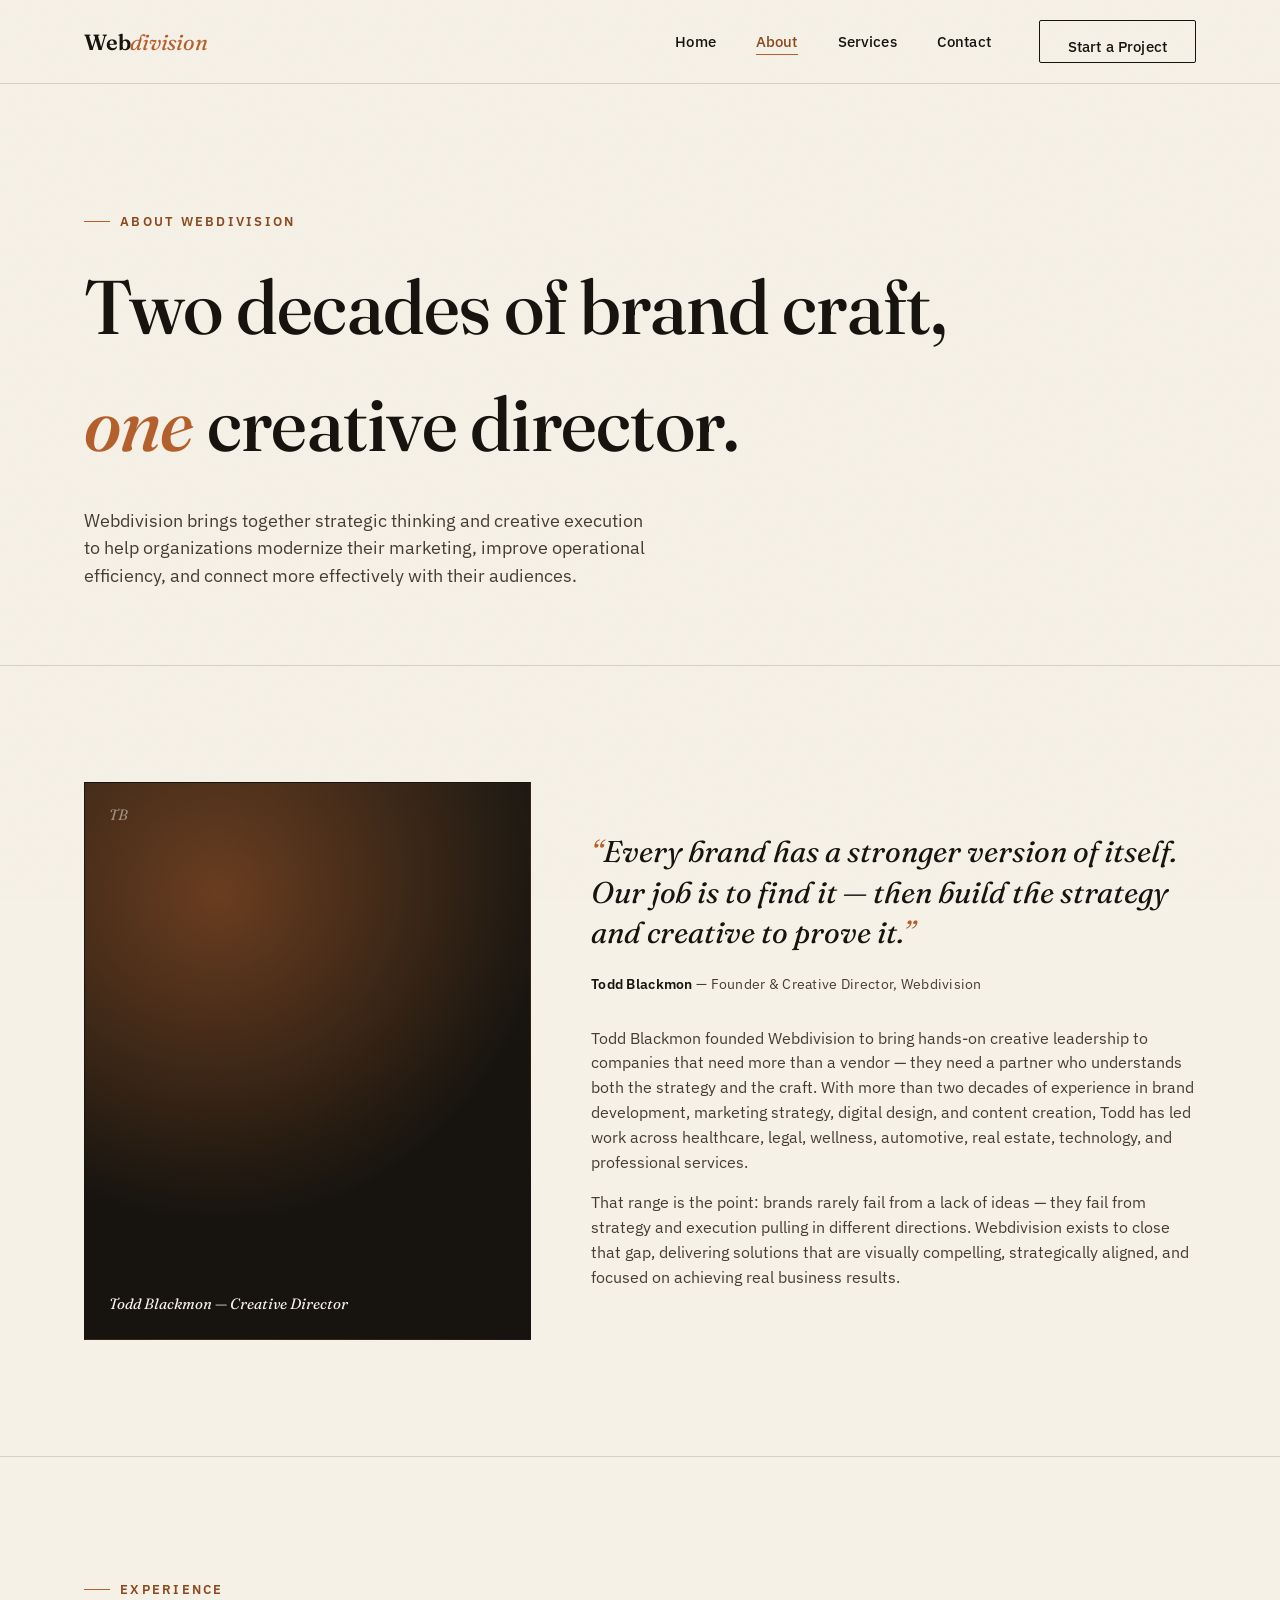
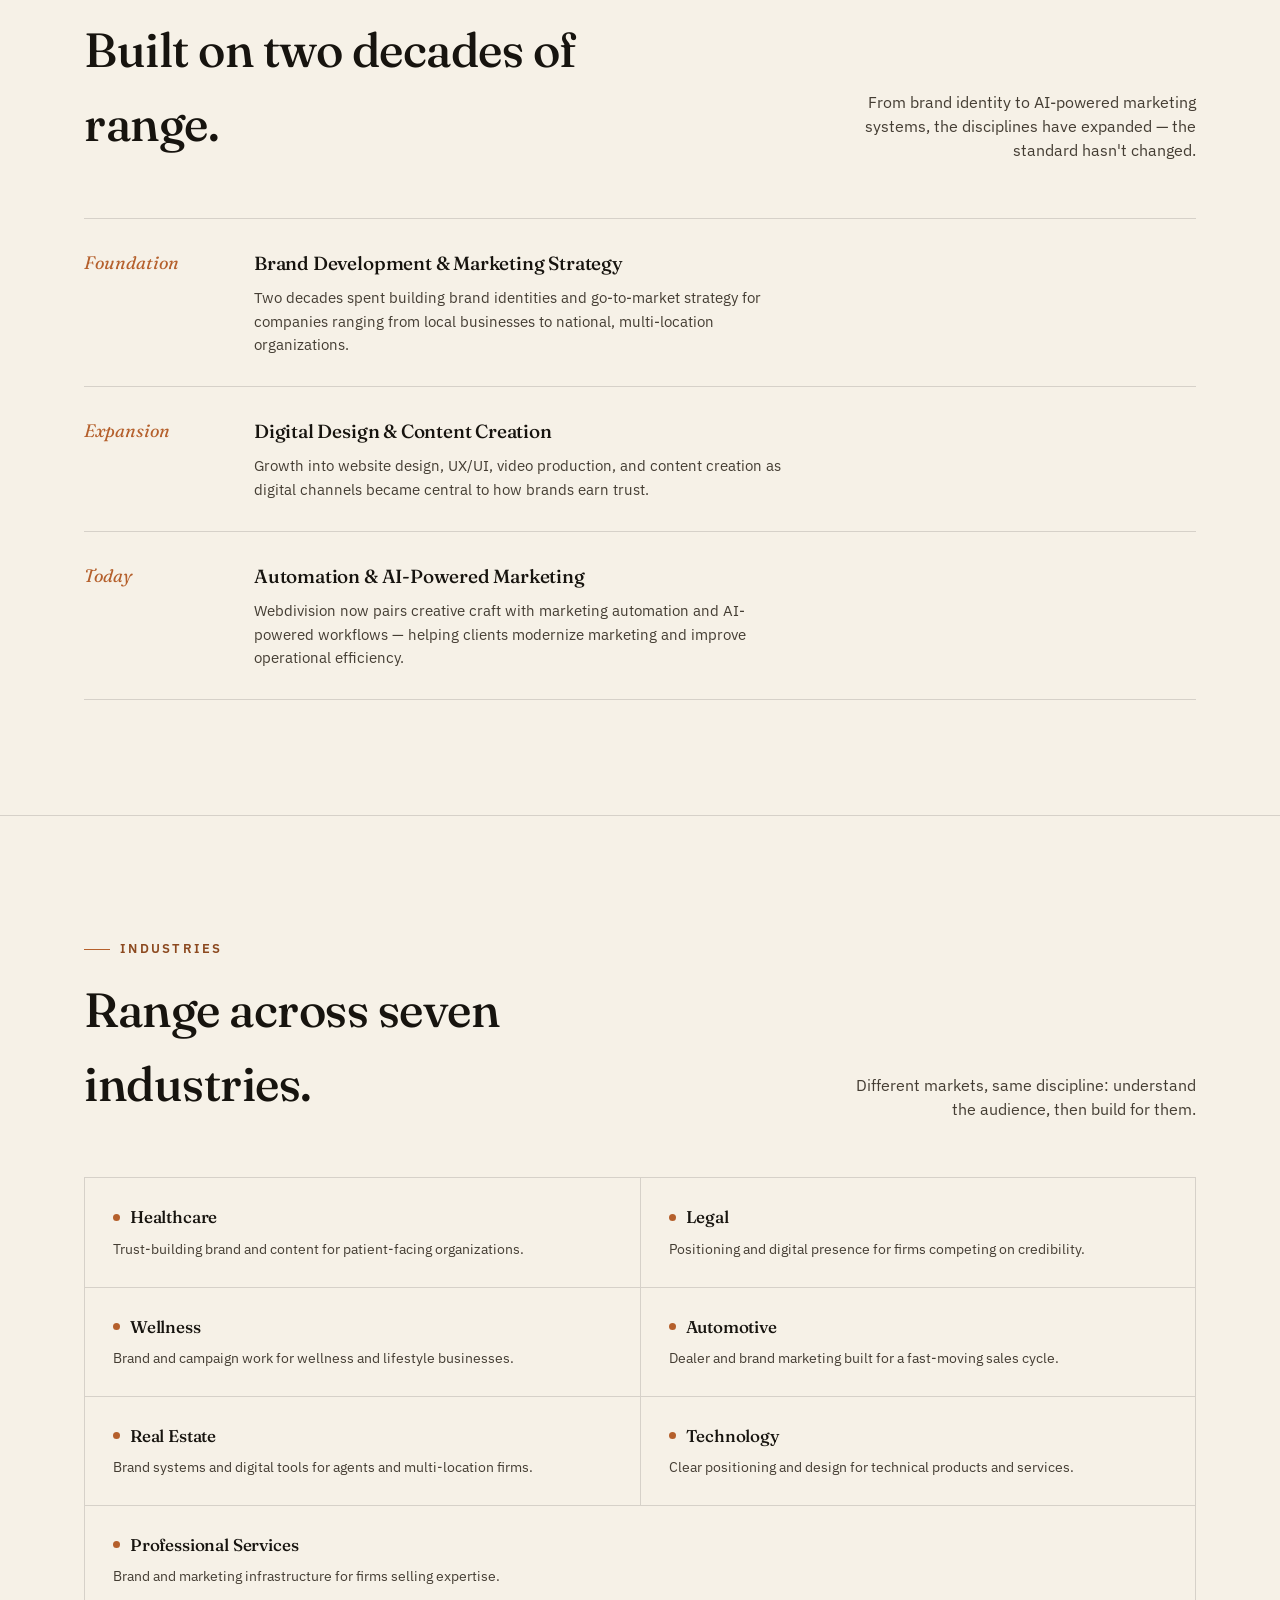
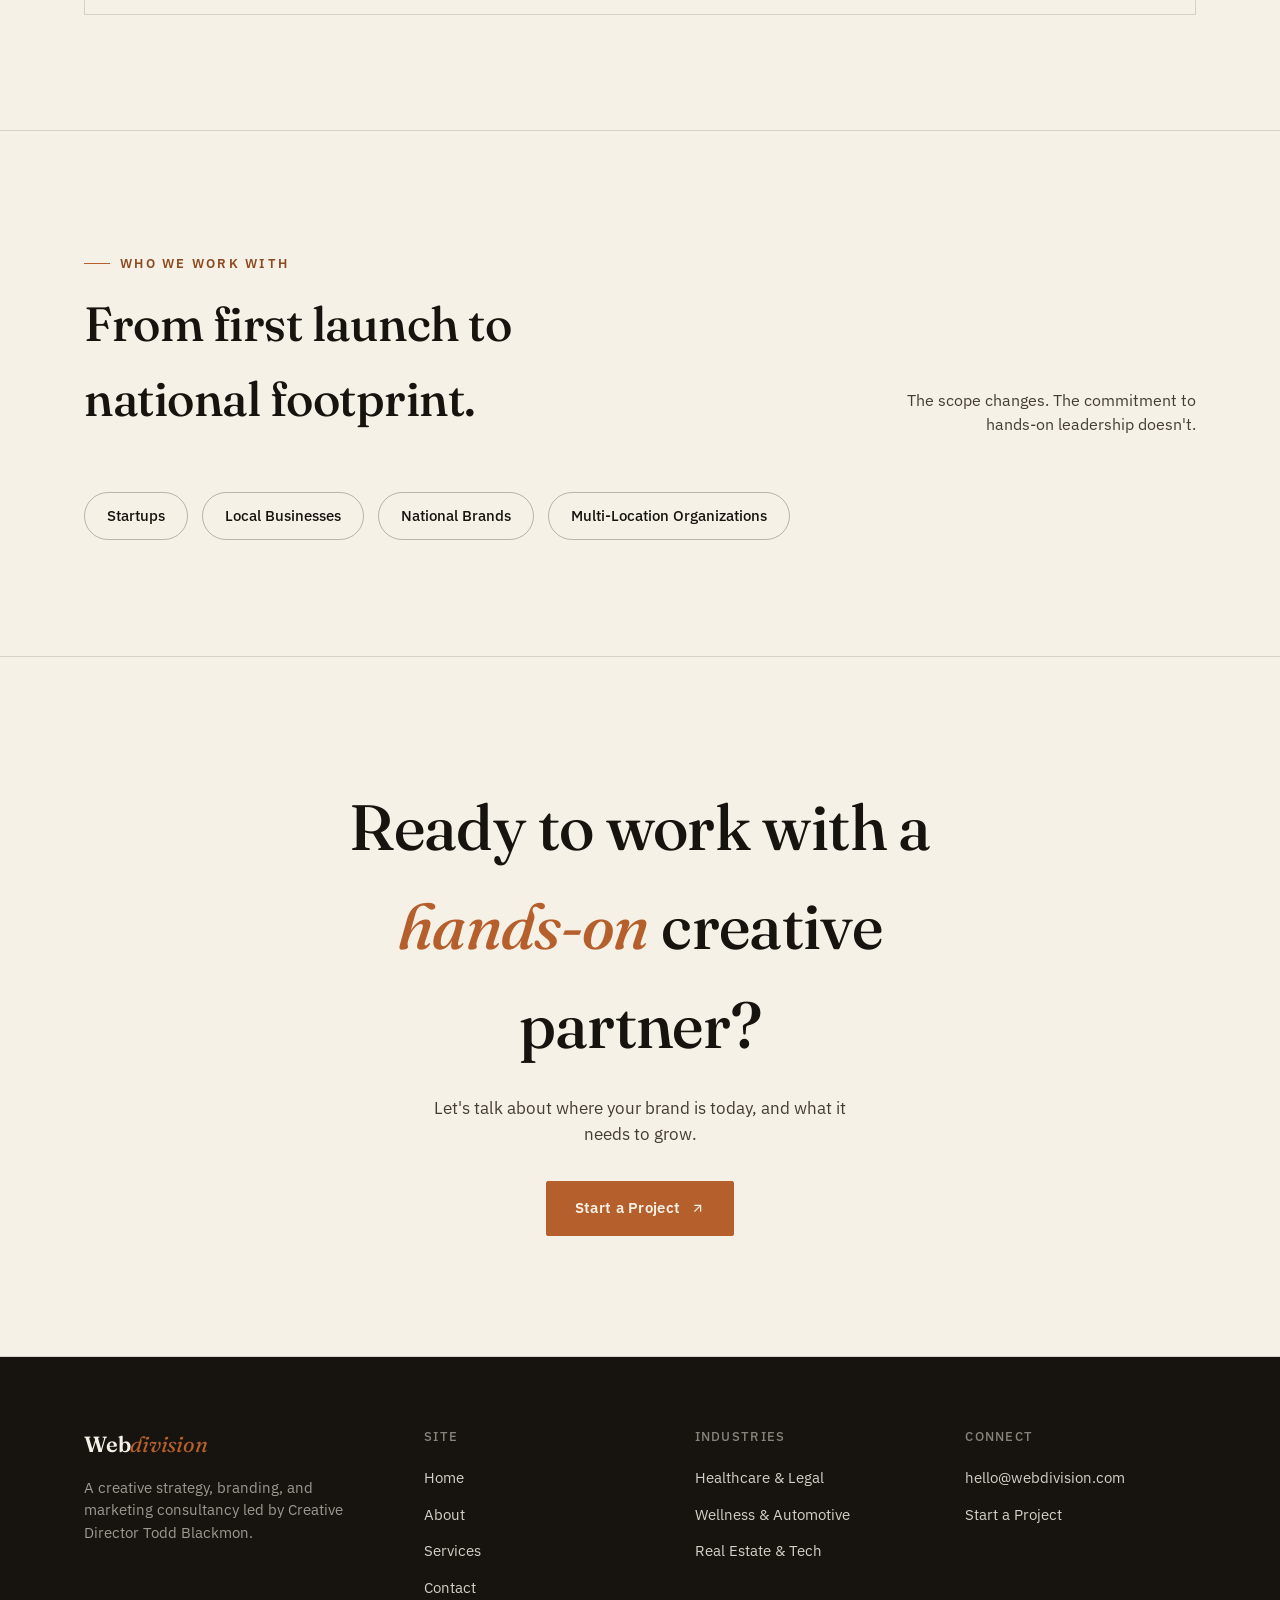
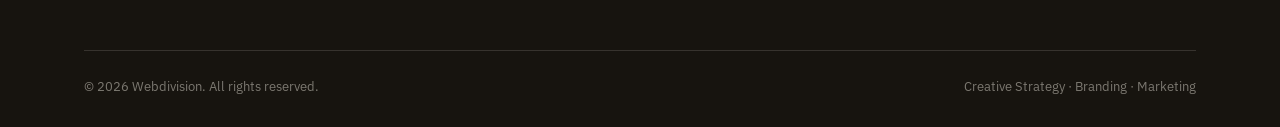
==== about.html @ f0f4d07a "Add files via upload" ====
<!doctype html>
<html lang="en">
<head>
<meta charset="UTF-8" />
<meta name="viewport" content="width=device-width, initial-scale=1" />
<title>About — Webdivision</title>
<meta name="description" content="Meet Webdivision, founded by Creative Director Todd Blackmon — two decades of brand development, marketing strategy, digital design, and content creation across seven industries." />
<link rel="preconnect" href="https://fonts.googleapis.com" />
<link rel="preconnect" href="https://fonts.gstatic.com" crossorigin />
<link href="https://fonts.googleapis.com/css2?family=Fraunces:ital,opsz,wght@0,9..144,300;0,9..144,400;0,9..144,500;0,9..144,600;1,9..144,400;1,9..144,500&family=IBM+Plex+Sans:wght@400;500;600;700&display=swap" rel="stylesheet" />
<link rel="stylesheet" href="styles.css" />
</head>
<body>

<header class="site-header">
  <nav class="wrap nav">
    <a href="index.html" class="logo">Web<em>division</em></a>
    <ul class="nav-links">
      <li><a href="index.html">Home</a></li>
      <li><a href="about.html" aria-current="page">About</a></li>
      <li><a href="services.html">Services</a></li>
      <li><a href="contact.html">Contact</a></li>
      <li class="nav-cta"><a href="contact.html" class="btn btn-ghost">Start a Project</a></li>
    </ul>
    <button class="nav-toggle" aria-label="Toggle menu" aria-expanded="false">
      <span></span><span></span><span></span>
    </button>
  </nav>
</header>

<main>

  <section class="page-header">
    <div class="wrap">
      <p class="eyebrow">About Webdivision</p>
      <h1>Two decades of brand craft, <em>one</em> creative director.</h1>
      <p class="lead">Webdivision brings together strategic thinking and creative execution to help organizations modernize their marketing, improve operational efficiency, and connect more effectively with their audiences.</p>
    </div>
  </section>

  <!-- Founder -->
  <section class="section-pad">
    <div class="wrap founder-grid">
      <div class="founder-portrait" data-reveal>
        <span>Todd Blackmon — Creative Director</span>
      </div>
      <div class="founder-copy" data-reveal>
        <p class="quote">Every brand has a stronger version of itself. Our job is to find it — then build the strategy and creative to prove it.</p>
        <p class="attribution"><strong>Todd Blackmon</strong> — Founder &amp; Creative Director, Webdivision</p>
        <p class="founder-bio">Todd Blackmon founded Webdivision to bring hands-on creative leadership to companies that need more than a vendor — they need a partner who understands both the strategy and the craft. With more than two decades of experience in brand development, marketing strategy, digital design, and content creation, Todd has led work across healthcare, legal, wellness, automotive, real estate, technology, and professional services.</p>
        <p class="founder-bio">That range is the point: brands rarely fail from a lack of ideas — they fail from strategy and execution pulling in different directions. Webdivision exists to close that gap, delivering solutions that are visually compelling, strategically aligned, and focused on achieving real business results.</p>
      </div>
    </div>
  </section>

  <hr class="divider" />

  <!-- Timeline / experience -->
  <section class="section-pad">
    <div class="wrap">
      <div class="section-head" data-reveal>
        <div>
          <p class="eyebrow">Experience</p>
          <h2>Built on two decades of range.</h2>
        </div>
        <p class="lead">From brand identity to AI-powered marketing systems, the disciplines have expanded — the standard hasn't changed.</p>
      </div>
      <div class="timeline" data-reveal>
        <div class="timeline-row">
          <div class="yr">Foundation</div>
          <div>
            <h3>Brand Development &amp; Marketing Strategy</h3>
            <p>Two decades spent building brand identities and go-to-market strategy for companies ranging from local businesses to national, multi-location organizations.</p>
          </div>
        </div>
        <div class="timeline-row">
          <div class="yr">Expansion</div>
          <div>
            <h3>Digital Design &amp; Content Creation</h3>
            <p>Growth into website design, UX/UI, video production, and content creation as digital channels became central to how brands earn trust.</p>
          </div>
        </div>
        <div class="timeline-row">
          <div class="yr">Today</div>
          <div>
            <h3>Automation &amp; AI-Powered Marketing</h3>
            <p>Webdivision now pairs creative craft with marketing automation and AI-powered workflows — helping clients modernize marketing and improve operational efficiency.</p>
          </div>
        </div>
      </div>
    </div>
  </section>

  <hr class="divider" />

  <!-- Industries -->
  <section class="section-pad">
    <div class="wrap">
      <div class="section-head" data-reveal>
        <div>
          <p class="eyebrow">Industries</p>
          <h2>Range across seven industries.</h2>
        </div>
        <p class="lead">Different markets, same discipline: understand the audience, then build for them.</p>
      </div>
      <div class="industries-list" data-reveal>
        <div class="industry-item"><h3>Healthcare</h3><p>Trust-building brand and content for patient-facing organizations.</p></div>
        <div class="industry-item"><h3>Legal</h3><p>Positioning and digital presence for firms competing on credibility.</p></div>
        <div class="industry-item"><h3>Wellness</h3><p>Brand and campaign work for wellness and lifestyle businesses.</p></div>
        <div class="industry-item"><h3>Automotive</h3><p>Dealer and brand marketing built for a fast-moving sales cycle.</p></div>
        <div class="industry-item"><h3>Real Estate</h3><p>Brand systems and digital tools for agents and multi-location firms.</p></div>
        <div class="industry-item"><h3>Technology</h3><p>Clear positioning and design for technical products and services.</p></div>
        <div class="industry-item" style="grid-column: span 2;"><h3>Professional Services</h3><p>Brand and marketing infrastructure for firms selling expertise.</p></div>
      </div>
    </div>
  </section>

  <hr class="divider" />

  <!-- Client types -->
  <section class="section-pad">
    <div class="wrap">
      <div class="section-head" data-reveal>
        <div>
          <p class="eyebrow">Who We Work With</p>
          <h2>From first launch to national footprint.</h2>
        </div>
        <p class="lead">The scope changes. The commitment to hands-on leadership doesn't.</p>
      </div>
      <div class="client-types" data-reveal>
        <span class="client-chip">Startups</span>
        <span class="client-chip">Local Businesses</span>
        <span class="client-chip">National Brands</span>
        <span class="client-chip">Multi-Location Organizations</span>
      </div>
    </div>
  </section>

  <!-- CTA -->
  <section class="cta-band">
    <div class="wrap" data-reveal>
      <h2>Ready to work with a <em>hands-on</em> creative partner?</h2>
      <p>Let's talk about where your brand is today, and what it needs to grow.</p>
      <a href="contact.html" class="btn btn-accent">
        Start a Project
        <svg viewBox="0 0 24 24" fill="none" stroke="currentColor" stroke-width="2"><path d="M7 17 17 7M7 7h10v10"/></svg>
      </a>
    </div>
  </section>

</main>

<footer class="site-footer">
  <div class="wrap">
    <div class="footer-grid">
      <div>
        <a href="index.html" class="logo">Web<em>division</em></a>
        <p>A creative strategy, branding, and marketing consultancy led by Creative Director Todd Blackmon.</p>
      </div>
      <div class="footer-col">
        <h4>Site</h4>
        <ul>
          <li><a href="index.html">Home</a></li>
          <li><a href="about.html">About</a></li>
          <li><a href="services.html">Services</a></li>
          <li><a href="contact.html">Contact</a></li>
        </ul>
      </div>
      <div class="footer-col">
        <h4>Industries</h4>
        <ul>
          <li><a href="about.html">Healthcare &amp; Legal</a></li>
          <li><a href="about.html">Wellness &amp; Automotive</a></li>
          <li><a href="about.html">Real Estate &amp; Tech</a></li>
        </ul>
      </div>
      <div class="footer-col">
        <h4>Connect</h4>
        <ul>
          <li><a href="mailto:hello@webdivision.com">hello@webdivision.com</a></li>
          <li><a href="contact.html">Start a Project</a></li>
        </ul>
      </div>
    </div>
    <div class="footer-bottom">
      <span>© <span data-year>2026</span> Webdivision. All rights reserved.</span>
      <span>Creative Strategy · Branding · Marketing</span>
    </div>
  </div>
</footer>

<script src="script.js"></script>
</body>
</html>
---- styles.css ----
/* ==========================================================================
   Webdivision — Stylesheet
   Editorial / consultancy aesthetic: warm ivory paper, near-black ink,
   a single confident terracotta accent, Fraunces + IBM Plex Sans.
   ========================================================================== */

:root {
  --ink: #17140f;
  --ink-soft: #443d33;
  --paper: #f6f1e7;
  --paper-dim: #eee6d6;
  --accent: #b5602c;
  --accent-dark: #8c491f;
  --line: rgba(23, 20, 15, 0.14);
  --line-strong: rgba(23, 20, 15, 0.28);

  --serif: "Fraunces", "Iowan Old Style", serif;
  --sans: "IBM Plex Sans", -apple-system, sans-serif;

  --wrap: 1240px;
  --pad: clamp(24px, 5vw, 64px);
  --radius: 2px;
}

* { box-sizing: border-box; }
html { scroll-behavior: smooth; }

body {
  margin: 0;
  background: var(--paper);
  color: var(--ink);
  font-family: var(--sans);
  font-size: 16px;
  line-height: 1.55;
  -webkit-font-smoothing: antialiased;
  overflow-x: hidden;
}

/* subtle paper grain */
body::before {
  content: "";
  position: fixed;
  inset: 0;
  pointer-events: none;
  z-index: 9999;
  opacity: 0.035;
  mix-blend-mode: multiply;
  background-image: url("data:image/svg+xml;utf8,<svg xmlns='http://www.w3.org/2000/svg' width='120' height='120'><filter id='n'><feTurbulence type='fractalNoise' baseFrequency='0.9' numOctaves='2' stitchTiles='stitch'/></filter><rect width='100%25' height='100%25' filter='url(%23n)'/></svg>");
}

a { color: inherit; text-decoration: none; }
img { max-width: 100%; display: block; }

h1, h2, h3, h4 {
  font-family: var(--serif);
  font-weight: 500;
  letter-spacing: -0.01em;
  margin: 0;
  color: var(--ink);
}

p { margin: 0; }

.wrap {
  max-width: var(--wrap);
  margin: 0 auto;
  padding-left: var(--pad);
  padding-right: var(--pad);
}

.eyebrow {
  font-family: var(--sans);
  font-size: 12.5px;
  font-weight: 600;
  letter-spacing: 0.18em;
  text-transform: uppercase;
  color: var(--accent-dark);
  display: inline-flex;
  align-items: center;
  gap: 10px;
}
.eyebrow::before {
  content: "";
  width: 26px;
  height: 1px;
  background: var(--accent);
  display: inline-block;
}

/* ---------- Buttons ---------- */
.btn {
  display: inline-flex;
  align-items: center;
  gap: 10px;
  font-family: var(--sans);
  font-weight: 600;
  font-size: 14.5px;
  letter-spacing: 0.02em;
  padding: 15px 28px;
  border-radius: var(--radius);
  border: 1px solid var(--ink);
  transition: background 0.25s ease, color 0.25s ease, transform 0.25s ease;
  cursor: pointer;
  background: transparent;
}
.btn-primary {
  background: var(--ink);
  color: var(--paper);
}
.btn-primary:hover { background: var(--accent-dark); border-color: var(--accent-dark); transform: translateY(-2px); }
.btn-ghost:hover { background: var(--ink); color: var(--paper); transform: translateY(-2px); }
.btn-accent {
  background: var(--accent);
  color: var(--paper);
  border-color: var(--accent);
}
.btn-accent:hover { background: var(--accent-dark); border-color: var(--accent-dark); transform: translateY(-2px); }
.btn svg { width: 15px; height: 15px; transition: transform 0.25s ease; }
.btn:hover svg { transform: translate(3px, -3px); }

/* ==========================================================================
   Header / Nav
   ========================================================================== */
.site-header {
  position: sticky;
  top: 0;
  z-index: 500;
  background: rgba(246, 241, 231, 0.88);
  backdrop-filter: blur(10px);
  border-bottom: 1px solid var(--line);
}
.nav {
  display: flex;
  align-items: center;
  justify-content: space-between;
  padding-top: 20px;
  padding-bottom: 20px;
}
.logo {
  font-family: var(--serif);
  font-size: 22px;
  font-weight: 600;
  letter-spacing: -0.01em;
}
.logo em {
  font-style: italic;
  color: var(--accent);
  font-weight: 400;
}
.nav-links {
  display: flex;
  align-items: center;
  gap: 40px;
  list-style: none;
  margin: 0;
  padding: 0;
}
.nav-links a {
  font-size: 14.5px;
  font-weight: 500;
  letter-spacing: 0.01em;
  position: relative;
  padding-bottom: 4px;
}
.nav-links a::after {
  content: "";
  position: absolute;
  left: 0; bottom: 0;
  width: 0%;
  height: 1px;
  background: var(--accent);
  transition: width 0.25s ease;
}
.nav-links a:hover::after,
.nav-links a[aria-current="page"]::after {
  width: 100%;
}
.nav-links a[aria-current="page"] { color: var(--accent-dark); }
.nav-cta { margin-left: 8px; }

.nav-toggle {
  display: none;
  background: none;
  border: none;
  cursor: pointer;
  flex-direction: column;
  gap: 5px;
  padding: 8px;
}
.nav-toggle span {
  width: 24px;
  height: 2px;
  background: var(--ink);
  display: block;
  transition: transform 0.25s ease, opacity 0.25s ease;
}

@media (max-width: 860px) {
  .nav-toggle { display: flex; }
  .nav-links {
    position: fixed;
    top: 0; right: 0;
    height: 100vh;
    width: min(78vw, 340px);
    background: var(--ink);
    color: var(--paper);
    flex-direction: column;
    align-items: flex-start;
    justify-content: center;
    gap: 30px;
    padding: 40px var(--pad);
    transform: translateX(100%);
    transition: transform 0.4s cubic-bezier(.7,0,.2,1);
  }
  .nav-links.open { transform: translateX(0); }
  .nav-links a { font-size: 22px; font-family: var(--serif); color: var(--paper); }
  .nav-links a[aria-current="page"] { color: var(--accent); }
  body.menu-open { overflow: hidden; }
}

/* ==========================================================================
   Hero
   ========================================================================== */
.hero {
  position: relative;
  padding: clamp(70px, 12vw, 150px) 0 clamp(60px, 8vw, 100px);
  overflow: hidden;
}
.hero-grid {
  display: grid;
  grid-template-columns: 1.4fr 1fr;
  gap: 40px;
  align-items: end;
}
.hero h1 {
  font-size: clamp(42px, 6.4vw, 92px);
  line-height: 0.98;
  max-width: 15ch;
}
.hero h1 em {
  font-style: italic;
  color: var(--accent);
  font-weight: 400;
}
.hero-sub {
  max-width: 42ch;
  font-size: 18px;
  color: var(--ink-soft);
  margin-top: 26px;
}
.hero-actions {
  display: flex;
  gap: 16px;
  margin-top: 38px;
  flex-wrap: wrap;
}
.hero-side {
  border-left: 1px solid var(--line-strong);
  padding-left: 28px;
  align-self: end;
}
.hero-side p {
  font-size: 15px;
  color: var(--ink-soft);
}
.hero-side strong {
  display: block;
  font-family: var(--serif);
  font-size: 20px;
  font-style: italic;
  color: var(--ink);
  margin-bottom: 10px;
}
.hero-numeral {
  position: absolute;
  top: -6vw;
  right: -3vw;
  font-family: var(--serif);
  font-size: 34vw;
  font-weight: 500;
  color: var(--ink);
  opacity: 0.045;
  line-height: 1;
  z-index: -1;
  user-select: none;
}

@media (max-width: 860px) {
  .hero-grid { grid-template-columns: 1fr; }
  .hero-side { border-left: none; border-top: 1px solid var(--line-strong); padding-left: 0; padding-top: 24px; }
}

/* ==========================================================================
   Marquee / industries ticker
   ========================================================================== */
.marquee-band {
  border-top: 1px solid var(--line);
  border-bottom: 1px solid var(--line);
  background: var(--ink);
  color: var(--paper);
  padding: 20px 0;
  overflow: hidden;
  white-space: nowrap;
}
.marquee-track {
  display: inline-flex;
  animation: scroll-left 32s linear infinite;
}
.marquee-track span {
  font-family: var(--serif);
  font-style: italic;
  font-size: 20px;
  padding: 0 30px;
  color: var(--paper);
  opacity: 0.9;
}
.marquee-track span::after {
  content: "—";
  margin-left: 30px;
  color: var(--accent);
  font-style: normal;
}
@keyframes scroll-left {
  from { transform: translateX(0); }
  to { transform: translateX(-50%); }
}

/* ==========================================================================
   Section scaffolding
   ========================================================================== */
section { position: relative; }
.section-pad { padding: clamp(70px, 9vw, 120px) 0; }
.section-head {
  display: grid;
  grid-template-columns: 1fr auto;
  align-items: end;
  gap: 30px;
  margin-bottom: 56px;
}
.section-head h2 {
  font-size: clamp(30px, 4vw, 48px);
  margin-top: 14px;
  max-width: 16ch;
}
.section-head .lead {
  max-width: 34ch;
  color: var(--ink-soft);
  font-size: 15.5px;
  text-align: right;
}
@media (max-width: 760px) {
  .section-head { grid-template-columns: 1fr; }
  .section-head .lead { text-align: left; }
}

.divider { border: none; border-top: 1px solid var(--line); margin: 0; }

/* ---------- Intro / two column ---------- */
.intro-grid {
  display: grid;
  grid-template-columns: 0.9fr 1.1fr;
  gap: 70px;
}
.intro-grid h2 {
  font-size: clamp(28px, 3.4vw, 40px);
}
.intro-grid .body-copy {
  color: var(--ink-soft);
  font-size: 17px;
}
.intro-grid .body-copy + .body-copy { margin-top: 18px; }
@media (max-width: 860px) {
  .intro-grid { grid-template-columns: 1fr; gap: 30px; }
}

/* ---------- Services grid ---------- */
.services-grid {
  display: grid;
  grid-template-columns: repeat(3, 1fr);
  border-top: 1px solid var(--line);
  border-left: 1px solid var(--line);
}
.service-card {
  border-right: 1px solid var(--line);
  border-bottom: 1px solid var(--line);
  padding: 34px 28px;
  transition: background 0.3s ease;
}
.service-card:hover { background: var(--paper-dim); }
.service-card .num {
  font-family: var(--serif);
  font-style: italic;
  color: var(--accent);
  font-size: 15px;
}
.service-card h3 {
  font-size: 20px;
  margin-top: 14px;
  margin-bottom: 10px;
}
.service-card p {
  font-size: 14.5px;
  color: var(--ink-soft);
}
@media (max-width: 860px) {
  .services-grid { grid-template-columns: repeat(2, 1fr); }
}
@media (max-width: 560px) {
  .services-grid { grid-template-columns: 1fr; }
}

/* ---------- Stats band ---------- */
.stats-band {
  background: var(--ink);
  color: var(--paper);
}
.stats-grid {
  display: grid;
  grid-template-columns: repeat(4, 1fr);
}
.stat {
  padding: 50px 28px;
  border-right: 1px solid rgba(246,241,231,0.14);
}
.stat:last-child { border-right: none; }
.stat .num {
  font-family: var(--serif);
  font-size: clamp(34px, 4vw, 52px);
  font-style: italic;
  color: var(--paper);
}
.stat .num em { color: var(--accent); font-style: italic; }
.stat p {
  margin-top: 10px;
  font-size: 13.5px;
  letter-spacing: 0.04em;
  text-transform: uppercase;
  color: rgba(246,241,231,0.66);
}
@media (max-width: 860px) {
  .stats-grid { grid-template-columns: repeat(2, 1fr); }
  .stat:nth-child(2) { border-right: none; }
}

/* ---------- Approach pillars ---------- */
.pillars {
  display: grid;
  grid-template-columns: repeat(3, 1fr);
  gap: 50px;
}
.pillar .index {
  font-family: var(--serif);
  font-style: italic;
  font-size: 42px;
  color: var(--accent);
}
.pillar h3 {
  font-size: 22px;
  margin-top: 16px;
  margin-bottom: 12px;
}
.pillar p { color: var(--ink-soft); font-size: 15px; }
@media (max-width: 860px) {
  .pillars { grid-template-columns: 1fr; gap: 40px; }
}

/* ---------- CTA band ---------- */
.cta-band {
  padding: clamp(70px, 10vw, 120px) 0;
  text-align: center;
  border-top: 1px solid var(--line);
  border-bottom: 1px solid var(--line);
}
.cta-band h2 {
  font-size: clamp(32px, 5.4vw, 64px);
  max-width: 18ch;
  margin: 0 auto;
}
.cta-band h2 em { color: var(--accent); font-style: italic; }
.cta-band p {
  margin: 22px auto 34px;
  max-width: 46ch;
  color: var(--ink-soft);
  font-size: 16.5px;
}

/* ==========================================================================
   Footer
   ========================================================================== */
.site-footer {
  background: var(--ink);
  color: var(--paper);
  padding: 70px 0 30px;
}
.footer-grid {
  display: grid;
  grid-template-columns: 1.3fr 1fr 1fr 1fr;
  gap: 40px;
  padding-bottom: 50px;
  border-bottom: 1px solid rgba(246,241,231,0.14);
}
.footer-grid .logo { color: var(--paper); }
.footer-grid p { color: rgba(246,241,231,0.6); font-size: 14.5px; margin-top: 16px; max-width: 30ch; }
.footer-col h4 {
  font-family: var(--sans);
  font-size: 13px;
  letter-spacing: 0.1em;
  text-transform: uppercase;
  color: rgba(246,241,231,0.5);
  margin-bottom: 18px;
}
.footer-col ul { list-style: none; margin: 0; padding: 0; display: flex; flex-direction: column; gap: 12px; }
.footer-col a { font-size: 14.5px; color: rgba(246,241,231,0.85); }
.footer-col a:hover { color: var(--accent); }
.footer-bottom {
  display: flex;
  justify-content: space-between;
  padding-top: 26px;
  font-size: 13px;
  color: rgba(246,241,231,0.45);
  flex-wrap: wrap;
  gap: 10px;
}
@media (max-width: 760px) {
  .footer-grid { grid-template-columns: 1fr 1fr; }
}

/* ==========================================================================
   Reveal-on-scroll
   ========================================================================== */
[data-reveal] {
  opacity: 0;
  transform: translateY(22px);
  transition: opacity 0.7s ease, transform 0.7s ease;
}
[data-reveal].is-visible {
  opacity: 1;
  transform: translateY(0);
}

/* ==========================================================================
   Page header (About / Services / Contact)
   ========================================================================== */
.page-header {
  padding: clamp(60px, 10vw, 120px) 0 clamp(50px, 6vw, 80px);
  border-bottom: 1px solid var(--line);
}
.page-header h1 {
  font-size: clamp(38px, 6vw, 76px);
  max-width: 18ch;
  margin-top: 16px;
}
.page-header h1 em { color: var(--accent); font-style: italic; }
.page-header .lead {
  margin-top: 24px;
  max-width: 52ch;
  font-size: 17.5px;
  color: var(--ink-soft);
}

/* ---------- Founder block (About) ---------- */
.founder-grid {
  display: grid;
  grid-template-columns: 0.85fr 1.15fr;
  gap: 60px;
  align-items: center;
}
.founder-portrait {
  aspect-ratio: 4/5;
  background:
    radial-gradient(circle at 30% 20%, rgba(181,96,44,0.5), transparent 60%),
    linear-gradient(160deg, #221d15 0%, #17140f 60%);
  border: 1px solid var(--line-strong);
  display: flex;
  align-items: flex-end;
  padding: 24px;
  position: relative;
  overflow: hidden;
}
.founder-portrait::before {
  content: "TB";
  position: absolute;
  top: 20px; left: 24px;
  font-family: var(--serif);
  font-style: italic;
  font-size: 15px;
  color: rgba(246,241,231,0.5);
}
.founder-portrait span {
  font-family: var(--serif);
  font-style: italic;
  color: var(--paper);
  font-size: 15px;
}
.founder-copy .quote {
  font-family: var(--serif);
  font-size: clamp(22px, 2.6vw, 30px);
  font-style: italic;
  line-height: 1.35;
  color: var(--ink);
}
.founder-copy .quote::before { content: open-quote; color: var(--accent); }
.founder-copy .quote::after { content: close-quote; color: var(--accent); }
.founder-copy .attribution {
  margin-top: 20px;
  font-size: 14px;
  color: var(--ink-soft);
  letter-spacing: 0.02em;
}
.founder-copy .attribution strong { color: var(--ink); font-weight: 600; }
.founder-bio { margin-top: 30px; color: var(--ink-soft); font-size: 16px; }
.founder-bio + .founder-bio { margin-top: 16px; }
@media (max-width: 860px) {
  .founder-grid { grid-template-columns: 1fr; }
}

/* ---------- Timeline (About) ---------- */
.timeline {
  display: grid;
  gap: 0;
  border-top: 1px solid var(--line);
}
.timeline-row {
  display: grid;
  grid-template-columns: 140px 1fr;
  gap: 30px;
  padding: 30px 0;
  border-bottom: 1px solid var(--line);
}
.timeline-row .yr {
  font-family: var(--serif);
  font-style: italic;
  color: var(--accent);
  font-size: 18px;
}
.timeline-row h3 { font-size: 19px; margin-bottom: 8px; }
.timeline-row p { color: var(--ink-soft); font-size: 15px; max-width: 60ch; }
@media (max-width: 600px) {
  .timeline-row { grid-template-columns: 1fr; gap: 8px; }
}

/* ---------- Industries list (About) ---------- */
.industries-list {
  display: grid;
  grid-template-columns: repeat(2, 1fr);
  gap: 0;
  border-top: 1px solid var(--line);
  border-left: 1px solid var(--line);
}
.industry-item {
  border-right: 1px solid var(--line);
  border-bottom: 1px solid var(--line);
  padding: 26px 28px;
}
.industry-item h3 { font-size: 17px; margin-bottom: 8px; display:flex; align-items:center; gap:10px;}
.industry-item h3::before {
  content: "";
  width: 7px; height: 7px;
  border-radius: 50%;
  background: var(--accent);
  display: inline-block;
}
.industry-item p { font-size: 14px; color: var(--ink-soft); }
@media (max-width: 700px) {
  .industries-list { grid-template-columns: 1fr; }
}

/* ---------- Client types (About) ---------- */
.client-types {
  display: flex;
  flex-wrap: wrap;
  gap: 14px;
}
.client-chip {
  border: 1px solid var(--line-strong);
  padding: 12px 22px;
  font-size: 14.5px;
  font-weight: 500;
  border-radius: 999px;
}

/* ---------- Services detail (Services page) ---------- */
.service-detail {
  display: grid;
  grid-template-columns: 100px 1fr 1fr;
  gap: 30px;
  padding: 44px 0;
  border-bottom: 1px solid var(--line);
  align-items: start;
}
.service-detail:first-of-type { border-top: 1px solid var(--line); }
.service-detail .num {
  font-family: var(--serif);
  font-style: italic;
  color: var(--accent);
  font-size: 22px;
}
.service-detail h3 { font-size: 24px; max-width: 16ch; }
.service-detail p { color: var(--ink-soft); font-size: 15.5px; }
.service-detail .tags {
  margin-top: 14px;
  display: flex;
  flex-wrap: wrap;
  gap: 8px;
}
.service-detail .tags span {
  font-size: 12px;
  text-transform: uppercase;
  letter-spacing: 0.05em;
  color: var(--ink-soft);
  border: 1px solid var(--line-strong);
  padding: 5px 10px;
  border-radius: 999px;
}
@media (max-width: 860px) {
  .service-detail { grid-template-columns: 1fr; gap: 12px; }
}

/* ---------- Contact page ---------- */
.contact-grid {
  display: grid;
  grid-template-columns: 1fr 0.8fr;
  gap: 70px;
}
.field { margin-bottom: 22px; }
.field label {
  display: block;
  font-size: 13px;
  letter-spacing: 0.06em;
  text-transform: uppercase;
  color: var(--ink-soft);
  margin-bottom: 8px;
}
.field input,
.field select,
.field textarea {
  width: 100%;
  background: transparent;
  border: none;
  border-bottom: 1px solid var(--line-strong);
  padding: 12px 4px;
  font-family: var(--sans);
  font-size: 16px;
  color: var(--ink);
  transition: border-color 0.2s ease;
}
.field input:focus,
.field select:focus,
.field textarea:focus {
  outline: none;
  border-color: var(--accent);
}
.field textarea { resize: vertical; min-height: 110px; }
.form-note { font-size: 13px; color: var(--ink-soft); margin-top: 18px; }

.contact-info { border-left: 1px solid var(--line); padding-left: 50px; }
.contact-info h4 {
  font-family: var(--sans);
  font-size: 13px;
  letter-spacing: 0.08em;
  text-transform: uppercase;
  color: var(--ink-soft);
  margin-bottom: 10px;
}
.contact-info .val {
  font-family: var(--serif);
  font-size: 22px;
  font-style: italic;
  margin-bottom: 34px;
}
@media (max-width: 860px) {
  .contact-grid { grid-template-columns: 1fr; }
  .contact-info { border-left: none; border-top: 1px solid var(--line); padding-left: 0; padding-top: 34px; }
}
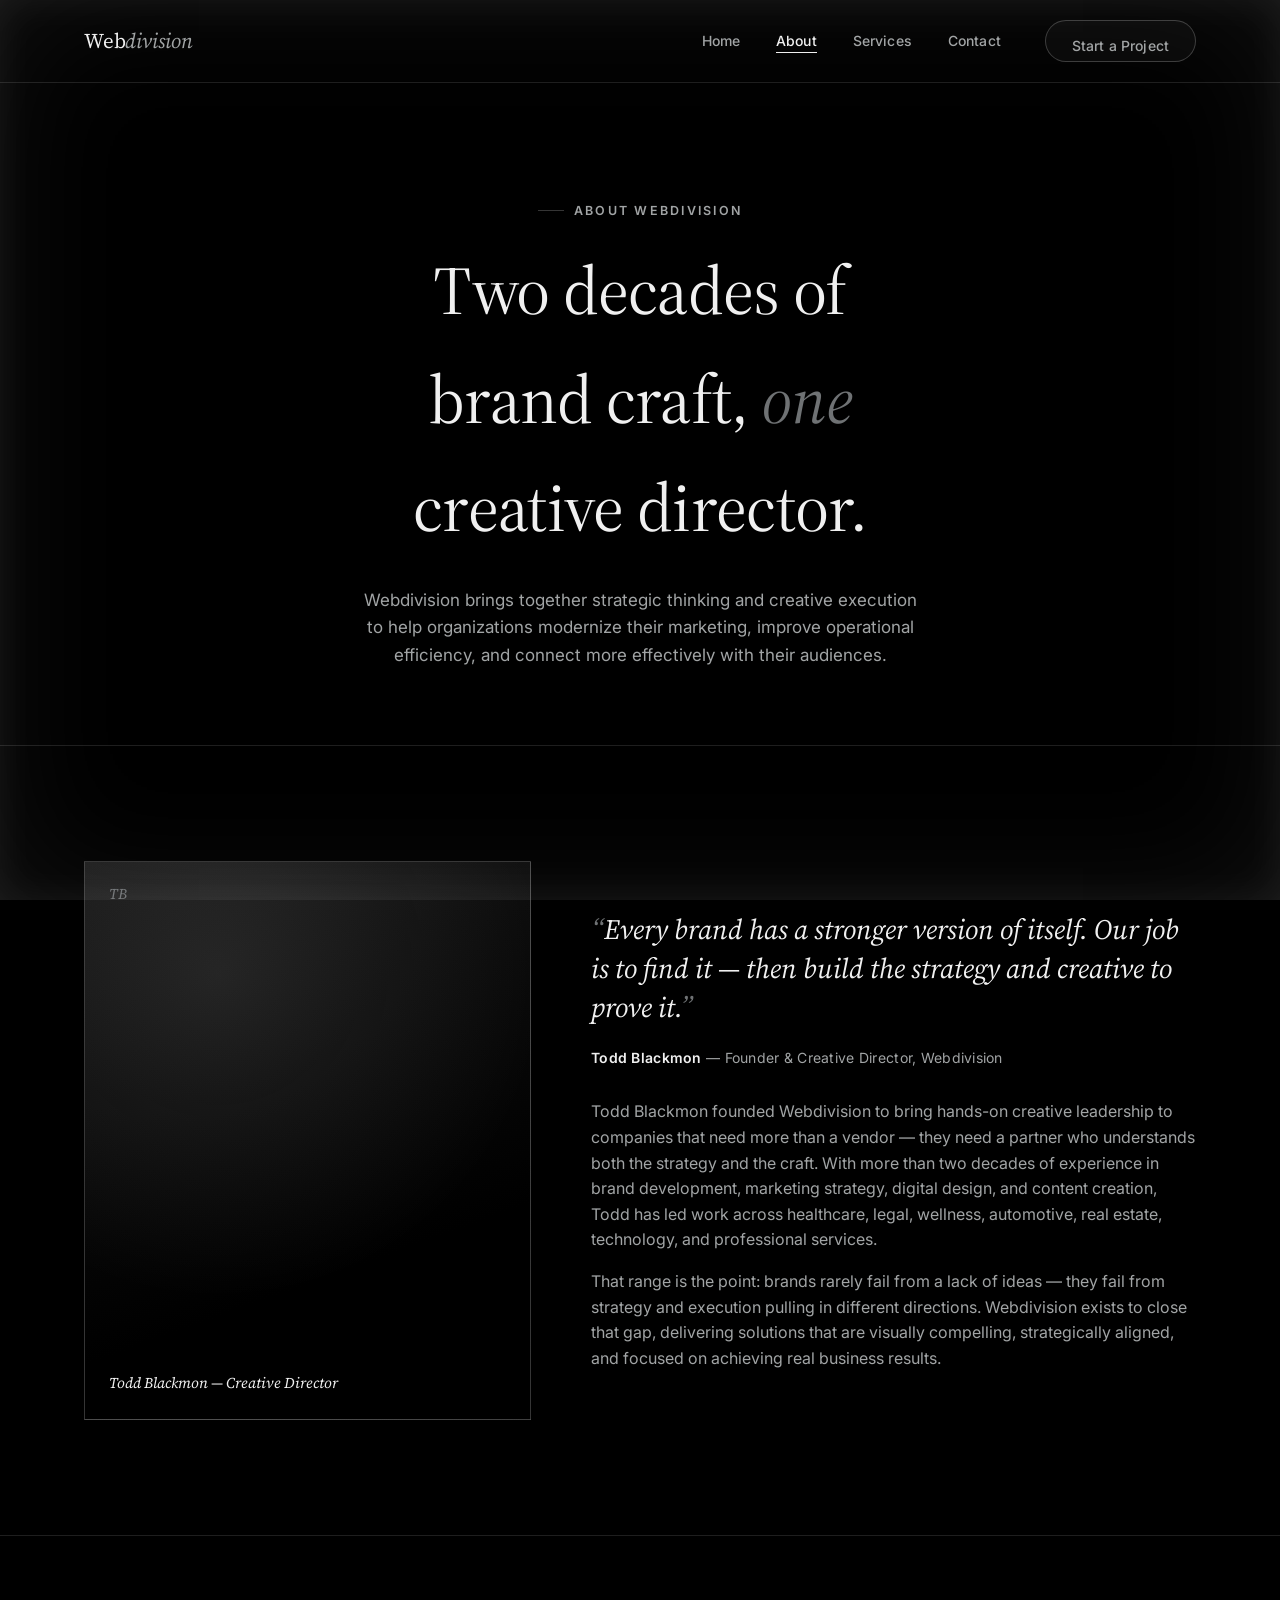
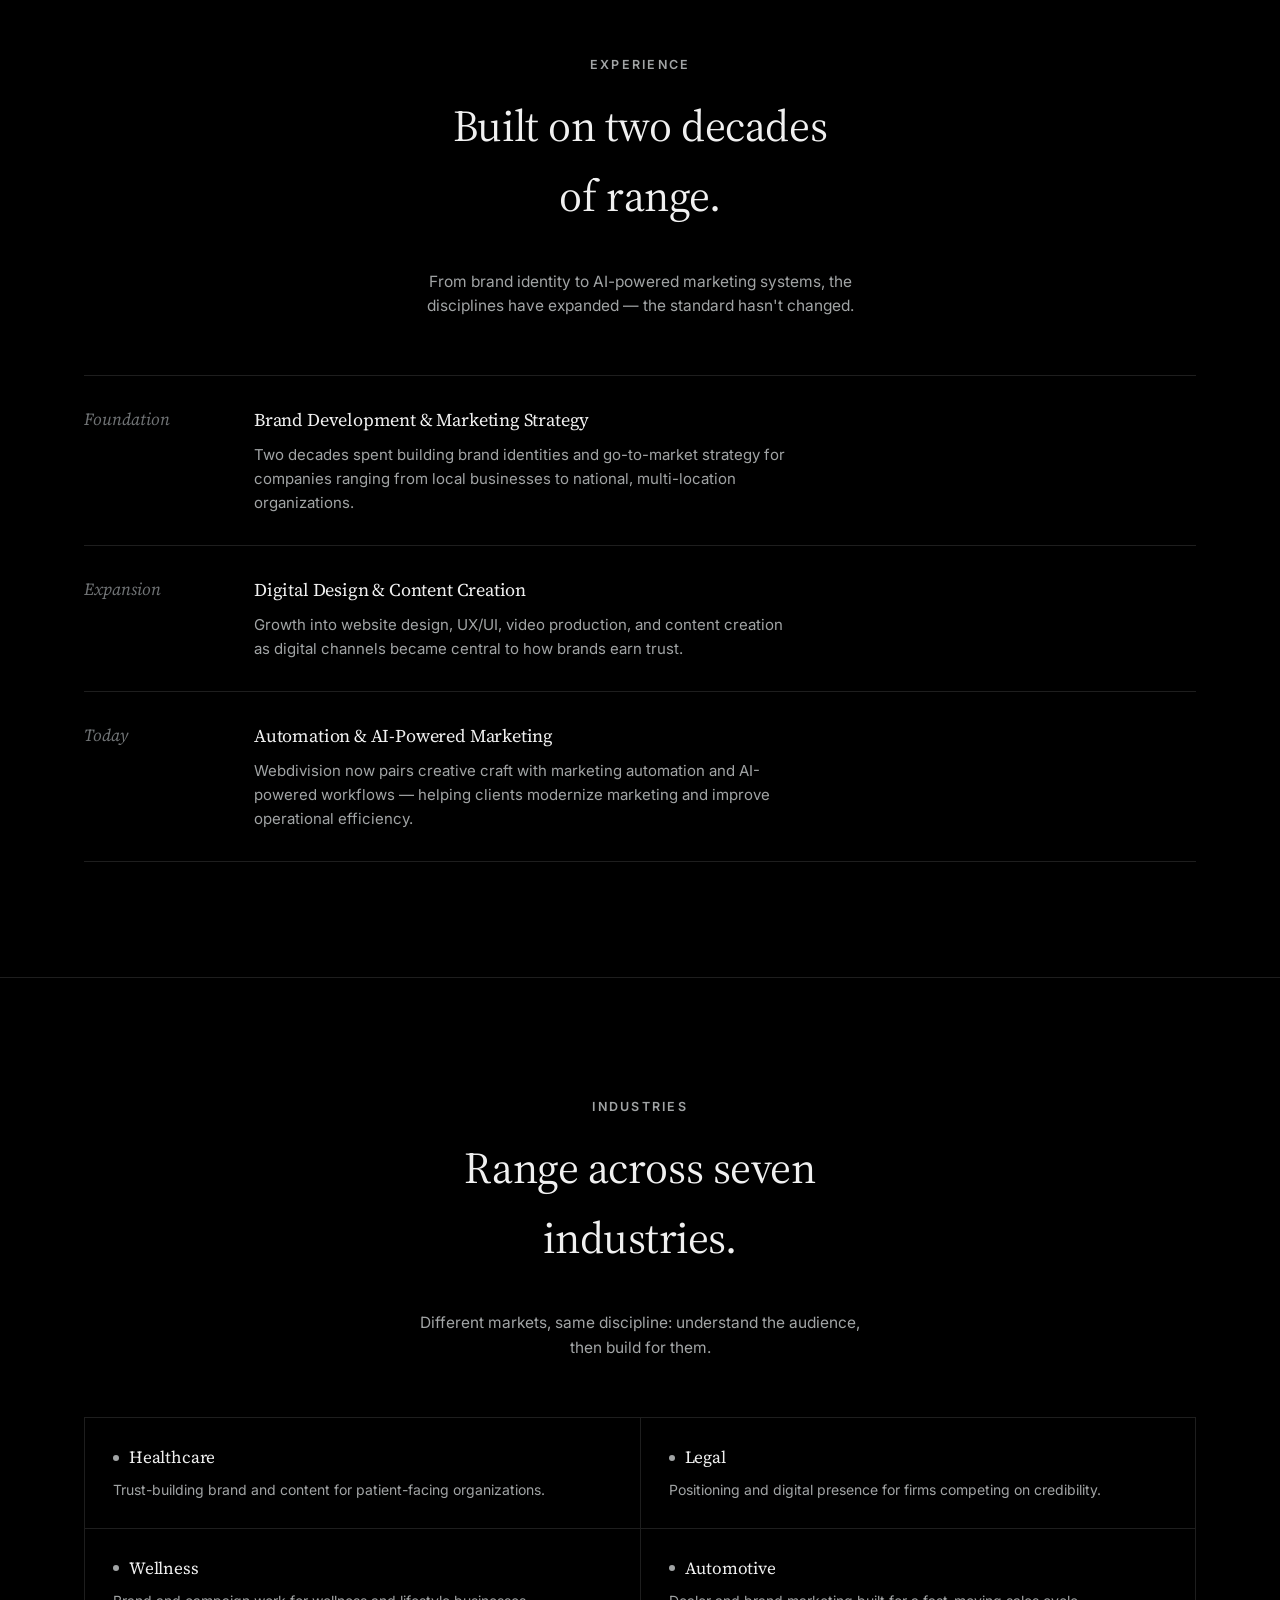
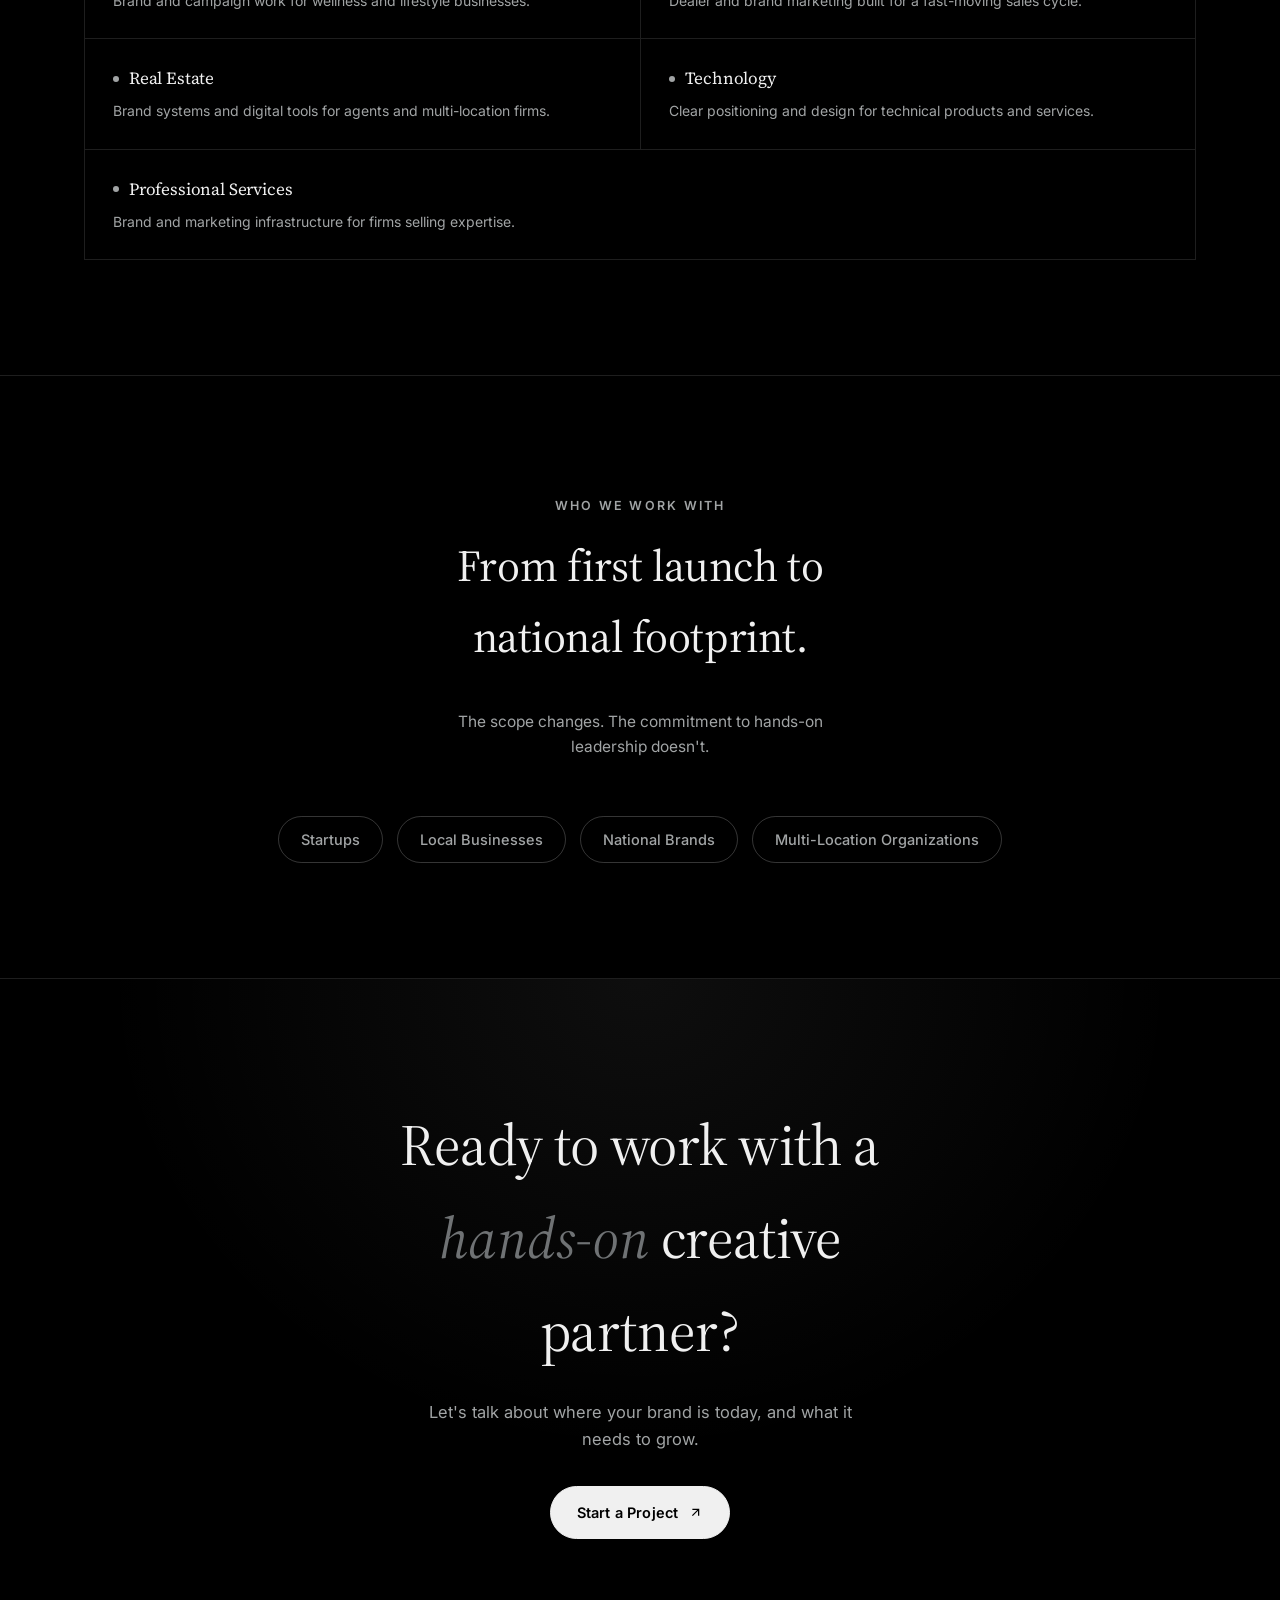
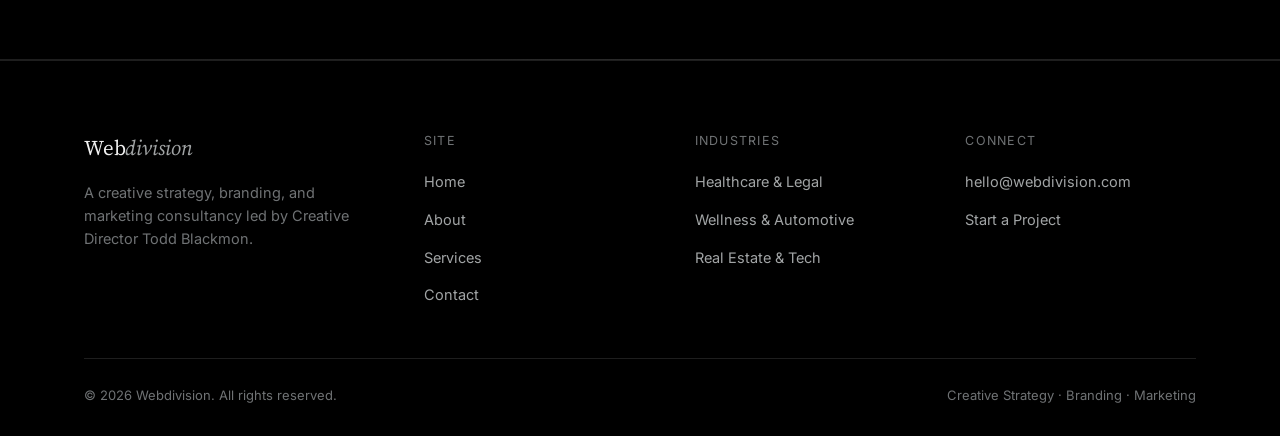
==== commit f2823875: "Add files via upload" ====
--- a/about.html
+++ b/about.html
@@ -7,7 +7,7 @@
 <meta name="description" content="Meet Webdivision, founded by Creative Director Todd Blackmon — two decades of brand development, marketing strategy, digital design, and content creation across seven industries." />
 <link rel="preconnect" href="https://fonts.googleapis.com" />
 <link rel="preconnect" href="https://fonts.gstatic.com" crossorigin />
-<link href="https://fonts.googleapis.com/css2?family=Fraunces:ital,opsz,wght@0,9..144,300;0,9..144,400;0,9..144,500;0,9..144,600;1,9..144,400;1,9..144,500&family=IBM+Plex+Sans:wght@400;500;600;700&display=swap" rel="stylesheet" />
+<link href="https://fonts.googleapis.com/css2?family=Source+Serif+4:ital,opsz,wght@0,8..60,400;0,8..60,500;1,8..60,400;1,8..60,500&family=Inter:wght@400;500;600;700&display=swap" rel="stylesheet" />
 <link rel="stylesheet" href="styles.css" />
 </head>
 <body>
@@ -58,7 +58,7 @@
   <!-- Timeline / experience -->
   <section class="section-pad">
     <div class="wrap">
-      <div class="section-head" data-reveal>
+      <div class="section-head center" data-reveal>
         <div>
           <p class="eyebrow">Experience</p>
           <h2>Built on two decades of range.</h2>
@@ -96,7 +96,7 @@
   <!-- Industries -->
   <section class="section-pad">
     <div class="wrap">
-      <div class="section-head" data-reveal>
+      <div class="section-head center" data-reveal>
         <div>
           <p class="eyebrow">Industries</p>
           <h2>Range across seven industries.</h2>
@@ -120,7 +120,7 @@
   <!-- Client types -->
   <section class="section-pad">
     <div class="wrap">
-      <div class="section-head" data-reveal>
+      <div class="section-head center" data-reveal>
         <div>
           <p class="eyebrow">Who We Work With</p>
           <h2>From first launch to national footprint.</h2>
--- a/styles.css
+++ b/styles.css
@@ -1,51 +1,67 @@
 /* ==========================================================================
-   Webdivision — Stylesheet
-   Editorial / consultancy aesthetic: warm ivory paper, near-black ink,
-   a single confident terracotta accent, Fraunces + IBM Plex Sans.
+   Webdivision — Stylesheet (v2, Resend-inspired)
+   Pure black canvas, off-white/gray text, serif headlines + Inter body,
+   dot-grid texture, ambient edge glow, pill controls.
    ========================================================================== */
 
 :root {
-  --ink: #17140f;
-  --ink-soft: #443d33;
-  --paper: #f6f1e7;
-  --paper-dim: #eee6d6;
-  --accent: #b5602c;
-  --accent-dark: #8c491f;
-  --line: rgba(23, 20, 15, 0.14);
-  --line-strong: rgba(23, 20, 15, 0.28);
-
-  --serif: "Fraunces", "Iowan Old Style", serif;
-  --sans: "IBM Plex Sans", -apple-system, sans-serif;
+  --bg: #000000;
+  --ink: #f0f0f0;
+  --muted: #a1a4a5;
+  --muted-dim: #6f7274;
+  --line: rgba(240, 240, 240, 0.12);
+  --line-strong: rgba(240, 240, 240, 0.22);
+  --surface: rgba(240, 240, 240, 0.035);
+  --surface-hover: rgba(240, 240, 240, 0.07);
+  --glow: rgba(240, 240, 240, 0.5);
+
+  --serif: "Source Serif 4", "Iowan Old Style", serif;
+  --sans: "Inter", ui-sans-serif, system-ui, sans-serif;
 
   --wrap: 1240px;
   --pad: clamp(24px, 5vw, 64px);
-  --radius: 2px;
+  --radius-pill: 999px;
 }
 
 * { box-sizing: border-box; }
-html { scroll-behavior: smooth; }
+html { scroll-behavior: smooth; background: var(--bg); }
 
 body {
   margin: 0;
-  background: var(--paper);
+  background: var(--bg);
   color: var(--ink);
   font-family: var(--sans);
   font-size: 16px;
-  line-height: 1.55;
+  line-height: 1.6;
   -webkit-font-smoothing: antialiased;
   overflow-x: hidden;
-}
-
-/* subtle paper grain */
+  position: relative;
+}
+
+/* ---------- Dot-grid texture ---------- */
 body::before {
   content: "";
   position: fixed;
   inset: 0;
+  z-index: -2;
   pointer-events: none;
-  z-index: 9999;
-  opacity: 0.035;
-  mix-blend-mode: multiply;
-  background-image: url("data:image/svg+xml;utf8,<svg xmlns='http://www.w3.org/2000/svg' width='120' height='120'><filter id='n'><feTurbulence type='fractalNoise' baseFrequency='0.9' numOctaves='2' stitchTiles='stitch'/></filter><rect width='100%25' height='100%25' filter='url(%23n)'/></svg>");
+  background-image: radial-gradient(rgba(240, 240, 240, 0.14) 1px, transparent 1px);
+  background-size: 28px 28px;
+  background-position: -4px -4px;
+  -webkit-mask-image: radial-gradient(ellipse 80% 60% at 50% 0%, #000 40%, transparent 85%);
+  mask-image: radial-gradient(ellipse 80% 60% at 50% 0%, #000 40%, transparent 85%);
+}
+
+/* ---------- Ambient edge glow around the viewport ---------- */
+body::after {
+  content: "";
+  position: fixed;
+  inset: 0;
+  z-index: 9998;
+  pointer-events: none;
+  box-shadow:
+    inset 0 0 140px 0 rgba(240, 240, 240, 0.07),
+    inset 0 0 40px 0 rgba(240, 240, 240, 0.08);
 }
 
 a { color: inherit; text-decoration: none; }
@@ -53,10 +69,15 @@
 
 h1, h2, h3, h4 {
   font-family: var(--serif);
-  font-weight: 500;
+  font-weight: 400;
   letter-spacing: -0.01em;
   margin: 0;
   color: var(--ink);
+}
+h1 em, h2 em {
+  font-style: italic;
+  font-weight: 400;
+  color: var(--muted-dim);
 }
 
 p { margin: 0; }
@@ -66,6 +87,7 @@
   margin: 0 auto;
   padding-left: var(--pad);
   padding-right: var(--pad);
+  position: relative;
 }
 
 .eyebrow {
@@ -74,7 +96,7 @@
   font-weight: 600;
   letter-spacing: 0.18em;
   text-transform: uppercase;
-  color: var(--accent-dark);
+  color: var(--muted);
   display: inline-flex;
   align-items: center;
   gap: 10px;
@@ -83,9 +105,11 @@
   content: "";
   width: 26px;
   height: 1px;
-  background: var(--accent);
+  background: var(--line-strong);
   display: inline-block;
 }
+.center .eyebrow { justify-content: center; }
+.center .eyebrow::before { display: none; }
 
 /* ---------- Buttons ---------- */
 .btn {
@@ -95,26 +119,37 @@
   font-family: var(--sans);
   font-weight: 600;
   font-size: 14.5px;
-  letter-spacing: 0.02em;
-  padding: 15px 28px;
-  border-radius: var(--radius);
-  border: 1px solid var(--ink);
-  transition: background 0.25s ease, color 0.25s ease, transform 0.25s ease;
+  letter-spacing: 0.01em;
+  padding: 14px 26px;
+  border-radius: var(--radius-pill);
+  border: 1px solid var(--line-strong);
+  transition: background 0.25s ease, color 0.25s ease, border-color 0.25s ease, box-shadow 0.25s ease;
   cursor: pointer;
-  background: transparent;
+  background: rgba(240, 240, 240, 0.03);
+  color: var(--ink);
 }
 .btn-primary {
   background: var(--ink);
-  color: var(--paper);
-}
-.btn-primary:hover { background: var(--accent-dark); border-color: var(--accent-dark); transform: translateY(-2px); }
-.btn-ghost:hover { background: var(--ink); color: var(--paper); transform: translateY(-2px); }
+  color: #000;
+  border-color: var(--ink);
+}
+.btn-primary:hover {
+  box-shadow: 0 0 24px rgba(240, 240, 240, 0.35);
+  transform: translateY(-1px);
+}
+.btn-ghost:hover {
+  background: rgba(240, 240, 240, 0.09);
+  border-color: var(--ink);
+}
 .btn-accent {
-  background: var(--accent);
-  color: var(--paper);
-  border-color: var(--accent);
-}
-.btn-accent:hover { background: var(--accent-dark); border-color: var(--accent-dark); transform: translateY(-2px); }
+  background: var(--ink);
+  color: #000;
+  border-color: var(--ink);
+}
+.btn-accent:hover {
+  box-shadow: 0 0 24px rgba(240, 240, 240, 0.35);
+  transform: translateY(-1px);
+}
 .btn svg { width: 15px; height: 15px; transition: transform 0.25s ease; }
 .btn:hover svg { transform: translate(3px, -3px); }
 
@@ -125,8 +160,8 @@
   position: sticky;
   top: 0;
   z-index: 500;
-  background: rgba(246, 241, 231, 0.88);
-  backdrop-filter: blur(10px);
+  background: rgba(0, 0, 0, 0.7);
+  backdrop-filter: blur(14px);
   border-bottom: 1px solid var(--line);
 }
 .nav {
@@ -138,44 +173,48 @@
 }
 .logo {
   font-family: var(--serif);
-  font-size: 22px;
-  font-weight: 600;
+  font-size: 21px;
+  font-weight: 400;
   letter-spacing: -0.01em;
+  color: var(--ink);
 }
 .logo em {
   font-style: italic;
-  color: var(--accent);
+  color: var(--muted);
   font-weight: 400;
 }
 .nav-links {
   display: flex;
   align-items: center;
-  gap: 40px;
+  gap: 36px;
   list-style: none;
   margin: 0;
   padding: 0;
 }
 .nav-links a {
-  font-size: 14.5px;
+  font-size: 14px;
   font-weight: 500;
   letter-spacing: 0.01em;
+  color: var(--muted);
   position: relative;
   padding-bottom: 4px;
-}
+  transition: color 0.2s ease;
+}
+.nav-links a:hover { color: var(--ink); }
 .nav-links a::after {
   content: "";
   position: absolute;
   left: 0; bottom: 0;
   width: 0%;
   height: 1px;
-  background: var(--accent);
+  background: var(--ink);
   transition: width 0.25s ease;
 }
 .nav-links a:hover::after,
 .nav-links a[aria-current="page"]::after {
   width: 100%;
 }
-.nav-links a[aria-current="page"] { color: var(--accent-dark); }
+.nav-links a[aria-current="page"] { color: var(--ink); }
 .nav-cta { margin-left: 8px; }
 
 .nav-toggle {
@@ -202,8 +241,9 @@
     top: 0; right: 0;
     height: 100vh;
     width: min(78vw, 340px);
-    background: var(--ink);
-    color: var(--paper);
+    background: #050505;
+    border-left: 1px solid var(--line);
+    color: var(--ink);
     flex-direction: column;
     align-items: flex-start;
     justify-content: center;
@@ -213,81 +253,77 @@
     transition: transform 0.4s cubic-bezier(.7,0,.2,1);
   }
   .nav-links.open { transform: translateX(0); }
-  .nav-links a { font-size: 22px; font-family: var(--serif); color: var(--paper); }
-  .nav-links a[aria-current="page"] { color: var(--accent); }
+  .nav-links a { font-size: 22px; font-family: var(--serif); color: var(--ink); }
   body.menu-open { overflow: hidden; }
 }
 
 /* ==========================================================================
-   Hero
+   Hero — centered, Resend-style
    ========================================================================== */
 .hero {
   position: relative;
-  padding: clamp(70px, 12vw, 150px) 0 clamp(60px, 8vw, 100px);
+  padding: clamp(70px, 12vw, 130px) 0 clamp(60px, 8vw, 90px);
   overflow: hidden;
-}
-.hero-grid {
-  display: grid;
-  grid-template-columns: 1.4fr 1fr;
-  gap: 40px;
-  align-items: end;
+  text-align: center;
+}
+.hero-badge {
+  width: 76px;
+  height: 76px;
+  margin: 0 auto 40px;
+  border-radius: 20px;
+  background: linear-gradient(160deg, #2a2a2a 0%, #060606 65%);
+  border: 1px solid var(--line-strong);
+  display: flex;
+  align-items: center;
+  justify-content: center;
+  box-shadow: 0 0 40px rgba(240,240,240,0.08), inset 0 1px 0 rgba(255,255,255,0.08);
+}
+.hero-badge span {
+  font-family: var(--serif);
+  font-size: 28px;
+  font-style: italic;
+  color: var(--ink);
+  background: linear-gradient(160deg, #fff, #8a8a8a);
+  -webkit-background-clip: text;
+  background-clip: text;
+  -webkit-text-fill-color: transparent;
 }
 .hero h1 {
-  font-size: clamp(42px, 6.4vw, 92px);
-  line-height: 0.98;
-  max-width: 15ch;
-}
-.hero h1 em {
-  font-style: italic;
-  color: var(--accent);
-  font-weight: 400;
-}
+  font-size: clamp(38px, 5.6vw, 76px);
+  line-height: 1.08;
+  max-width: 16ch;
+  margin: 0 auto;
+  font-weight: 400;
+}
+.hero h1 .dim { color: var(--muted-dim); }
 .hero-sub {
-  max-width: 42ch;
+  max-width: 46ch;
+  margin: 26px auto 0;
   font-size: 18px;
-  color: var(--ink-soft);
-  margin-top: 26px;
+  color: var(--muted);
 }
 .hero-actions {
   display: flex;
   gap: 16px;
   margin-top: 38px;
+  justify-content: center;
   flex-wrap: wrap;
 }
-.hero-side {
-  border-left: 1px solid var(--line-strong);
-  padding-left: 28px;
-  align-self: end;
-}
-.hero-side p {
-  font-size: 15px;
-  color: var(--ink-soft);
-}
-.hero-side strong {
-  display: block;
-  font-family: var(--serif);
-  font-size: 20px;
-  font-style: italic;
-  color: var(--ink);
-  margin-bottom: 10px;
-}
-.hero-numeral {
-  position: absolute;
-  top: -6vw;
-  right: -3vw;
-  font-family: var(--serif);
-  font-size: 34vw;
-  font-weight: 500;
-  color: var(--ink);
-  opacity: 0.045;
-  line-height: 1;
-  z-index: -1;
-  user-select: none;
-}
+.hero-meta {
+  margin-top: 56px;
+  display: flex;
+  justify-content: center;
+  gap: 40px;
+  flex-wrap: wrap;
+  color: var(--muted-dim);
+  font-size: 13px;
+  letter-spacing: 0.04em;
+  text-transform: uppercase;
+}
+.hero-meta strong { color: var(--muted); font-weight: 500; }
 
 @media (max-width: 860px) {
-  .hero-grid { grid-template-columns: 1fr; }
-  .hero-side { border-left: none; border-top: 1px solid var(--line-strong); padding-left: 0; padding-top: 24px; }
+  .hero-meta { gap: 20px; }
 }
 
 /* ==========================================================================
@@ -296,8 +332,7 @@
 .marquee-band {
   border-top: 1px solid var(--line);
   border-bottom: 1px solid var(--line);
-  background: var(--ink);
-  color: var(--paper);
+  background: rgba(240, 240, 240, 0.02);
   padding: 20px 0;
   overflow: hidden;
   white-space: nowrap;
@@ -311,13 +346,12 @@
   font-style: italic;
   font-size: 20px;
   padding: 0 30px;
-  color: var(--paper);
-  opacity: 0.9;
+  color: var(--muted);
 }
 .marquee-track span::after {
   content: "—";
   margin-left: 30px;
-  color: var(--accent);
+  color: var(--line-strong);
   font-style: normal;
 }
 @keyframes scroll-left {
@@ -338,16 +372,24 @@
   margin-bottom: 56px;
 }
 .section-head h2 {
-  font-size: clamp(30px, 4vw, 48px);
+  font-size: clamp(28px, 3.6vw, 44px);
   margin-top: 14px;
   max-width: 16ch;
+  font-weight: 400;
 }
 .section-head .lead {
   max-width: 34ch;
-  color: var(--ink-soft);
+  color: var(--muted);
   font-size: 15.5px;
   text-align: right;
 }
+.section-head.center {
+  grid-template-columns: 1fr;
+  justify-items: center;
+  text-align: center;
+}
+.section-head.center h2 { max-width: 20ch; }
+.section-head.center .lead { text-align: center; max-width: 44ch; margin-top: 8px; }
 @media (max-width: 760px) {
   .section-head { grid-template-columns: 1fr; }
   .section-head .lead { text-align: left; }
@@ -362,13 +404,16 @@
   gap: 70px;
 }
 .intro-grid h2 {
-  font-size: clamp(28px, 3.4vw, 40px);
+  font-size: clamp(26px, 3.2vw, 38px);
+  font-weight: 400;
 }
 .intro-grid .body-copy {
-  color: var(--ink-soft);
+  color: var(--muted);
   font-size: 17px;
 }
 .intro-grid .body-copy + .body-copy { margin-top: 18px; }
+.intro-grid a { color: var(--ink); border-bottom: 1px solid var(--line-strong); padding-bottom: 1px; }
+.intro-grid a:hover { border-color: var(--ink); }
 @media (max-width: 860px) {
   .intro-grid { grid-template-columns: 1fr; gap: 30px; }
 }
@@ -386,21 +431,22 @@
   padding: 34px 28px;
   transition: background 0.3s ease;
 }
-.service-card:hover { background: var(--paper-dim); }
+.service-card:hover { background: var(--surface); }
 .service-card .num {
   font-family: var(--serif);
   font-style: italic;
-  color: var(--accent);
+  color: var(--muted-dim);
   font-size: 15px;
 }
 .service-card h3 {
-  font-size: 20px;
+  font-size: 19px;
+  font-weight: 400;
   margin-top: 14px;
   margin-bottom: 10px;
 }
 .service-card p {
   font-size: 14.5px;
-  color: var(--ink-soft);
+  color: var(--muted);
 }
 @media (max-width: 860px) {
   .services-grid { grid-template-columns: repeat(2, 1fr); }
@@ -411,8 +457,9 @@
 
 /* ---------- Stats band ---------- */
 .stats-band {
-  background: var(--ink);
-  color: var(--paper);
+  background: rgba(240, 240, 240, 0.02);
+  border-top: 1px solid var(--line);
+  border-bottom: 1px solid var(--line);
 }
 .stats-grid {
   display: grid;
@@ -420,26 +467,31 @@
 }
 .stat {
   padding: 50px 28px;
-  border-right: 1px solid rgba(246,241,231,0.14);
+  border-right: 1px solid var(--line);
+  text-align: center;
 }
 .stat:last-child { border-right: none; }
 .stat .num {
   font-family: var(--serif);
-  font-size: clamp(34px, 4vw, 52px);
-  font-style: italic;
-  color: var(--paper);
-}
-.stat .num em { color: var(--accent); font-style: italic; }
+  font-size: clamp(32px, 4vw, 50px);
+  font-style: italic;
+  font-weight: 400;
+  background: linear-gradient(160deg, #fff, #83898b);
+  -webkit-background-clip: text;
+  background-clip: text;
+  -webkit-text-fill-color: transparent;
+}
 .stat p {
   margin-top: 10px;
-  font-size: 13.5px;
-  letter-spacing: 0.04em;
+  font-size: 13px;
+  letter-spacing: 0.06em;
   text-transform: uppercase;
-  color: rgba(246,241,231,0.66);
+  color: var(--muted-dim);
 }
 @media (max-width: 860px) {
   .stats-grid { grid-template-columns: repeat(2, 1fr); }
   .stat:nth-child(2) { border-right: none; }
+  .stat:nth-child(odd) { border-right: 1px solid var(--line); }
 }
 
 /* ---------- Approach pillars ---------- */
@@ -448,18 +500,20 @@
   grid-template-columns: repeat(3, 1fr);
   gap: 50px;
 }
+.pillar { text-align: center; }
 .pillar .index {
   font-family: var(--serif);
   font-style: italic;
-  font-size: 42px;
-  color: var(--accent);
+  font-size: 38px;
+  color: var(--muted-dim);
 }
 .pillar h3 {
-  font-size: 22px;
+  font-size: 21px;
+  font-weight: 400;
   margin-top: 16px;
   margin-bottom: 12px;
 }
-.pillar p { color: var(--ink-soft); font-size: 15px; }
+.pillar p { color: var(--muted); font-size: 15px; }
 @media (max-width: 860px) {
   .pillars { grid-template-columns: 1fr; gap: 40px; }
 }
@@ -470,17 +524,20 @@
   text-align: center;
   border-top: 1px solid var(--line);
   border-bottom: 1px solid var(--line);
+  background:
+    radial-gradient(ellipse 60% 100% at 50% 0%, rgba(240,240,240,0.06), transparent 70%);
 }
 .cta-band h2 {
-  font-size: clamp(32px, 5.4vw, 64px);
+  font-size: clamp(30px, 5vw, 58px);
   max-width: 18ch;
   margin: 0 auto;
-}
-.cta-band h2 em { color: var(--accent); font-style: italic; }
+  font-weight: 400;
+}
+.cta-band h2 .dim { color: var(--muted-dim); }
 .cta-band p {
   margin: 22px auto 34px;
   max-width: 46ch;
-  color: var(--ink-soft);
+  color: var(--muted);
   font-size: 16.5px;
 }
 
@@ -488,36 +545,37 @@
    Footer
    ========================================================================== */
 .site-footer {
-  background: var(--ink);
-  color: var(--paper);
+  background: #000;
+  color: var(--ink);
   padding: 70px 0 30px;
+  border-top: 1px solid var(--line);
 }
 .footer-grid {
   display: grid;
   grid-template-columns: 1.3fr 1fr 1fr 1fr;
   gap: 40px;
   padding-bottom: 50px;
-  border-bottom: 1px solid rgba(246,241,231,0.14);
-}
-.footer-grid .logo { color: var(--paper); }
-.footer-grid p { color: rgba(246,241,231,0.6); font-size: 14.5px; margin-top: 16px; max-width: 30ch; }
+  border-bottom: 1px solid var(--line);
+}
+.footer-grid .logo { color: var(--ink); }
+.footer-grid p { color: var(--muted-dim); font-size: 14.5px; margin-top: 16px; max-width: 30ch; }
 .footer-col h4 {
   font-family: var(--sans);
-  font-size: 13px;
+  font-size: 12.5px;
   letter-spacing: 0.1em;
   text-transform: uppercase;
-  color: rgba(246,241,231,0.5);
+  color: var(--muted-dim);
   margin-bottom: 18px;
 }
 .footer-col ul { list-style: none; margin: 0; padding: 0; display: flex; flex-direction: column; gap: 12px; }
-.footer-col a { font-size: 14.5px; color: rgba(246,241,231,0.85); }
-.footer-col a:hover { color: var(--accent); }
+.footer-col a { font-size: 14.5px; color: var(--muted); }
+.footer-col a:hover { color: var(--ink); }
 .footer-bottom {
   display: flex;
   justify-content: space-between;
   padding-top: 26px;
   font-size: 13px;
-  color: rgba(246,241,231,0.45);
+  color: var(--muted-dim);
   flex-wrap: wrap;
   gap: 10px;
 }
@@ -539,23 +597,25 @@
 }
 
 /* ==========================================================================
-   Page header (About / Services / Contact)
+   Page header (About / Services / Contact) — centered
    ========================================================================== */
 .page-header {
-  padding: clamp(60px, 10vw, 120px) 0 clamp(50px, 6vw, 80px);
-  border-bottom: 1px solid var(--line);
+  padding: clamp(60px, 10vw, 110px) 0 clamp(50px, 6vw, 76px);
+  border-bottom: 1px solid var(--line);
+  text-align: center;
 }
 .page-header h1 {
-  font-size: clamp(38px, 6vw, 76px);
+  font-size: clamp(34px, 5.4vw, 68px);
   max-width: 18ch;
-  margin-top: 16px;
-}
-.page-header h1 em { color: var(--accent); font-style: italic; }
+  margin: 16px auto 0;
+  font-weight: 400;
+}
+.page-header h1 .dim { color: var(--muted-dim); }
 .page-header .lead {
-  margin-top: 24px;
+  margin: 24px auto 0;
   max-width: 52ch;
-  font-size: 17.5px;
-  color: var(--ink-soft);
+  font-size: 17px;
+  color: var(--muted);
 }
 
 /* ---------- Founder block (About) ---------- */
@@ -568,8 +628,8 @@
 .founder-portrait {
   aspect-ratio: 4/5;
   background:
-    radial-gradient(circle at 30% 20%, rgba(181,96,44,0.5), transparent 60%),
-    linear-gradient(160deg, #221d15 0%, #17140f 60%);
+    radial-gradient(circle at 30% 20%, rgba(240,240,240,0.1), transparent 60%),
+    linear-gradient(160deg, #141414 0%, #000 70%);
   border: 1px solid var(--line-strong);
   display: flex;
   align-items: flex-end;
@@ -584,31 +644,32 @@
   font-family: var(--serif);
   font-style: italic;
   font-size: 15px;
-  color: rgba(246,241,231,0.5);
+  color: var(--muted-dim);
 }
 .founder-portrait span {
   font-family: var(--serif);
   font-style: italic;
-  color: var(--paper);
+  color: var(--ink);
   font-size: 15px;
 }
 .founder-copy .quote {
   font-family: var(--serif);
-  font-size: clamp(22px, 2.6vw, 30px);
-  font-style: italic;
-  line-height: 1.35;
-  color: var(--ink);
-}
-.founder-copy .quote::before { content: open-quote; color: var(--accent); }
-.founder-copy .quote::after { content: close-quote; color: var(--accent); }
+  font-size: clamp(20px, 2.4vw, 28px);
+  font-style: italic;
+  font-weight: 400;
+  line-height: 1.4;
+  color: var(--ink);
+}
+.founder-copy .quote::before { content: open-quote; color: var(--muted-dim); }
+.founder-copy .quote::after { content: close-quote; color: var(--muted-dim); }
 .founder-copy .attribution {
   margin-top: 20px;
   font-size: 14px;
-  color: var(--ink-soft);
+  color: var(--muted);
   letter-spacing: 0.02em;
 }
 .founder-copy .attribution strong { color: var(--ink); font-weight: 600; }
-.founder-bio { margin-top: 30px; color: var(--ink-soft); font-size: 16px; }
+.founder-bio { margin-top: 30px; color: var(--muted); font-size: 16px; }
 .founder-bio + .founder-bio { margin-top: 16px; }
 @media (max-width: 860px) {
   .founder-grid { grid-template-columns: 1fr; }
@@ -630,11 +691,11 @@
 .timeline-row .yr {
   font-family: var(--serif);
   font-style: italic;
-  color: var(--accent);
-  font-size: 18px;
-}
-.timeline-row h3 { font-size: 19px; margin-bottom: 8px; }
-.timeline-row p { color: var(--ink-soft); font-size: 15px; max-width: 60ch; }
+  color: var(--muted-dim);
+  font-size: 17px;
+}
+.timeline-row h3 { font-size: 18px; font-weight: 400; margin-bottom: 8px; }
+.timeline-row p { color: var(--muted); font-size: 15px; max-width: 60ch; }
 @media (max-width: 600px) {
   .timeline-row { grid-template-columns: 1fr; gap: 8px; }
 }
@@ -652,15 +713,15 @@
   border-bottom: 1px solid var(--line);
   padding: 26px 28px;
 }
-.industry-item h3 { font-size: 17px; margin-bottom: 8px; display:flex; align-items:center; gap:10px;}
+.industry-item h3 { font-size: 17px; font-weight: 400; margin-bottom: 8px; display:flex; align-items:center; gap:10px;}
 .industry-item h3::before {
   content: "";
-  width: 7px; height: 7px;
+  width: 6px; height: 6px;
   border-radius: 50%;
-  background: var(--accent);
+  background: var(--muted);
   display: inline-block;
 }
-.industry-item p { font-size: 14px; color: var(--ink-soft); }
+.industry-item p { font-size: 14px; color: var(--muted); }
 @media (max-width: 700px) {
   .industries-list { grid-template-columns: 1fr; }
 }
@@ -670,14 +731,18 @@
   display: flex;
   flex-wrap: wrap;
   gap: 14px;
+  justify-content: center;
 }
 .client-chip {
   border: 1px solid var(--line-strong);
-  padding: 12px 22px;
+  padding: 11px 22px;
   font-size: 14.5px;
   font-weight: 500;
-  border-radius: 999px;
-}
+  border-radius: var(--radius-pill);
+  color: var(--muted);
+  transition: color 0.2s ease, border-color 0.2s ease;
+}
+.client-chip:hover { color: var(--ink); border-color: var(--ink); }
 
 /* ---------- Services detail (Services page) ---------- */
 .service-detail {
@@ -692,11 +757,11 @@
 .service-detail .num {
   font-family: var(--serif);
   font-style: italic;
-  color: var(--accent);
-  font-size: 22px;
-}
-.service-detail h3 { font-size: 24px; max-width: 16ch; }
-.service-detail p { color: var(--ink-soft); font-size: 15.5px; }
+  color: var(--muted-dim);
+  font-size: 21px;
+}
+.service-detail h3 { font-size: 23px; font-weight: 400; max-width: 16ch; }
+.service-detail p { color: var(--muted); font-size: 15.5px; }
 .service-detail .tags {
   margin-top: 14px;
   display: flex;
@@ -704,13 +769,13 @@
   gap: 8px;
 }
 .service-detail .tags span {
-  font-size: 12px;
+  font-size: 11.5px;
   text-transform: uppercase;
   letter-spacing: 0.05em;
-  color: var(--ink-soft);
-  border: 1px solid var(--line-strong);
+  color: var(--muted-dim);
+  border: 1px solid var(--line);
   padding: 5px 10px;
-  border-radius: 999px;
+  border-radius: var(--radius-pill);
 }
 @media (max-width: 860px) {
   .service-detail { grid-template-columns: 1fr; gap: 12px; }
@@ -725,10 +790,10 @@
 .field { margin-bottom: 22px; }
 .field label {
   display: block;
-  font-size: 13px;
+  font-size: 12.5px;
   letter-spacing: 0.06em;
   text-transform: uppercase;
-  color: var(--ink-soft);
+  color: var(--muted-dim);
   margin-bottom: 8px;
 }
 .field input,
@@ -744,29 +809,32 @@
   color: var(--ink);
   transition: border-color 0.2s ease;
 }
+.field select option { background: #0a0a0a; color: var(--ink); }
 .field input:focus,
 .field select:focus,
 .field textarea:focus {
   outline: none;
-  border-color: var(--accent);
+  border-color: var(--ink);
 }
 .field textarea { resize: vertical; min-height: 110px; }
-.form-note { font-size: 13px; color: var(--ink-soft); margin-top: 18px; }
+.form-note { font-size: 13px; color: var(--muted-dim); margin-top: 18px; }
 
 .contact-info { border-left: 1px solid var(--line); padding-left: 50px; }
 .contact-info h4 {
   font-family: var(--sans);
-  font-size: 13px;
+  font-size: 12.5px;
   letter-spacing: 0.08em;
   text-transform: uppercase;
-  color: var(--ink-soft);
+  color: var(--muted-dim);
   margin-bottom: 10px;
 }
 .contact-info .val {
   font-family: var(--serif);
-  font-size: 22px;
-  font-style: italic;
+  font-size: 21px;
+  font-style: italic;
+  font-weight: 400;
   margin-bottom: 34px;
+  color: var(--ink);
 }
 @media (max-width: 860px) {
   .contact-grid { grid-template-columns: 1fr; }
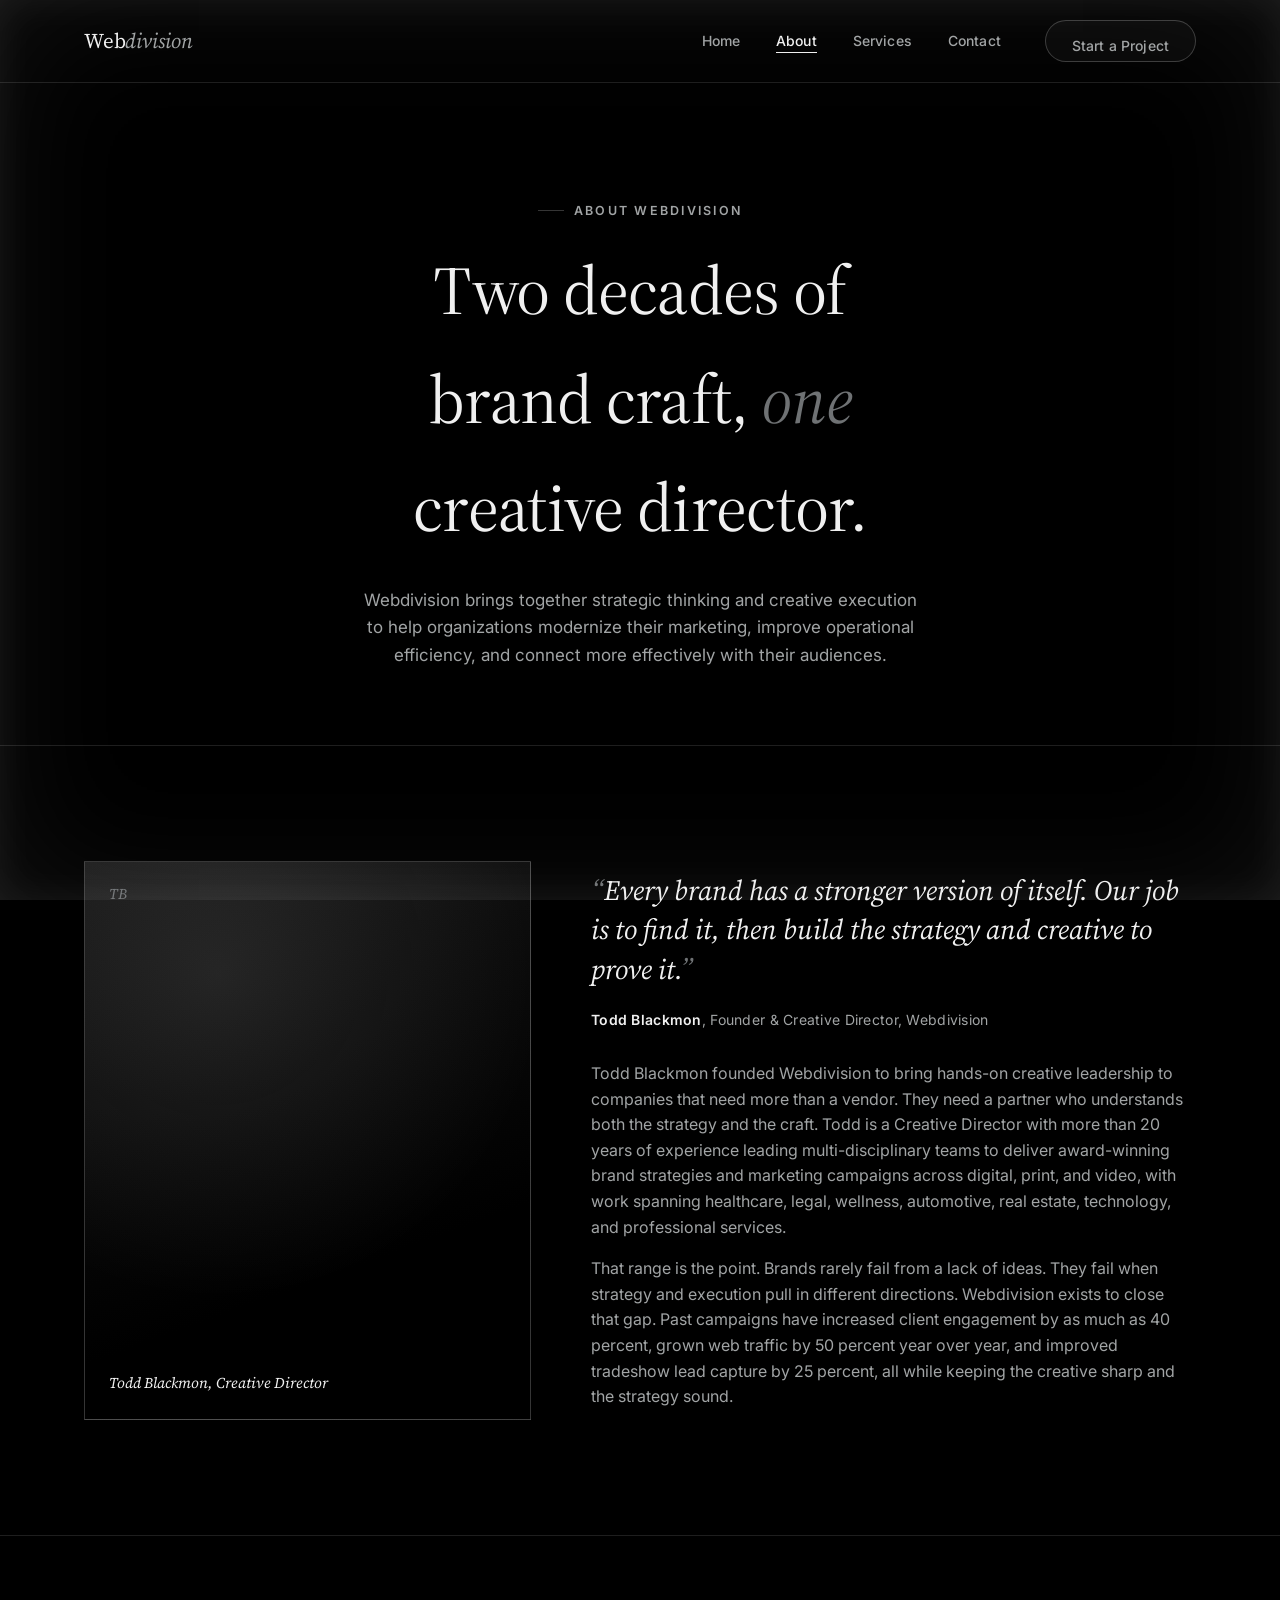
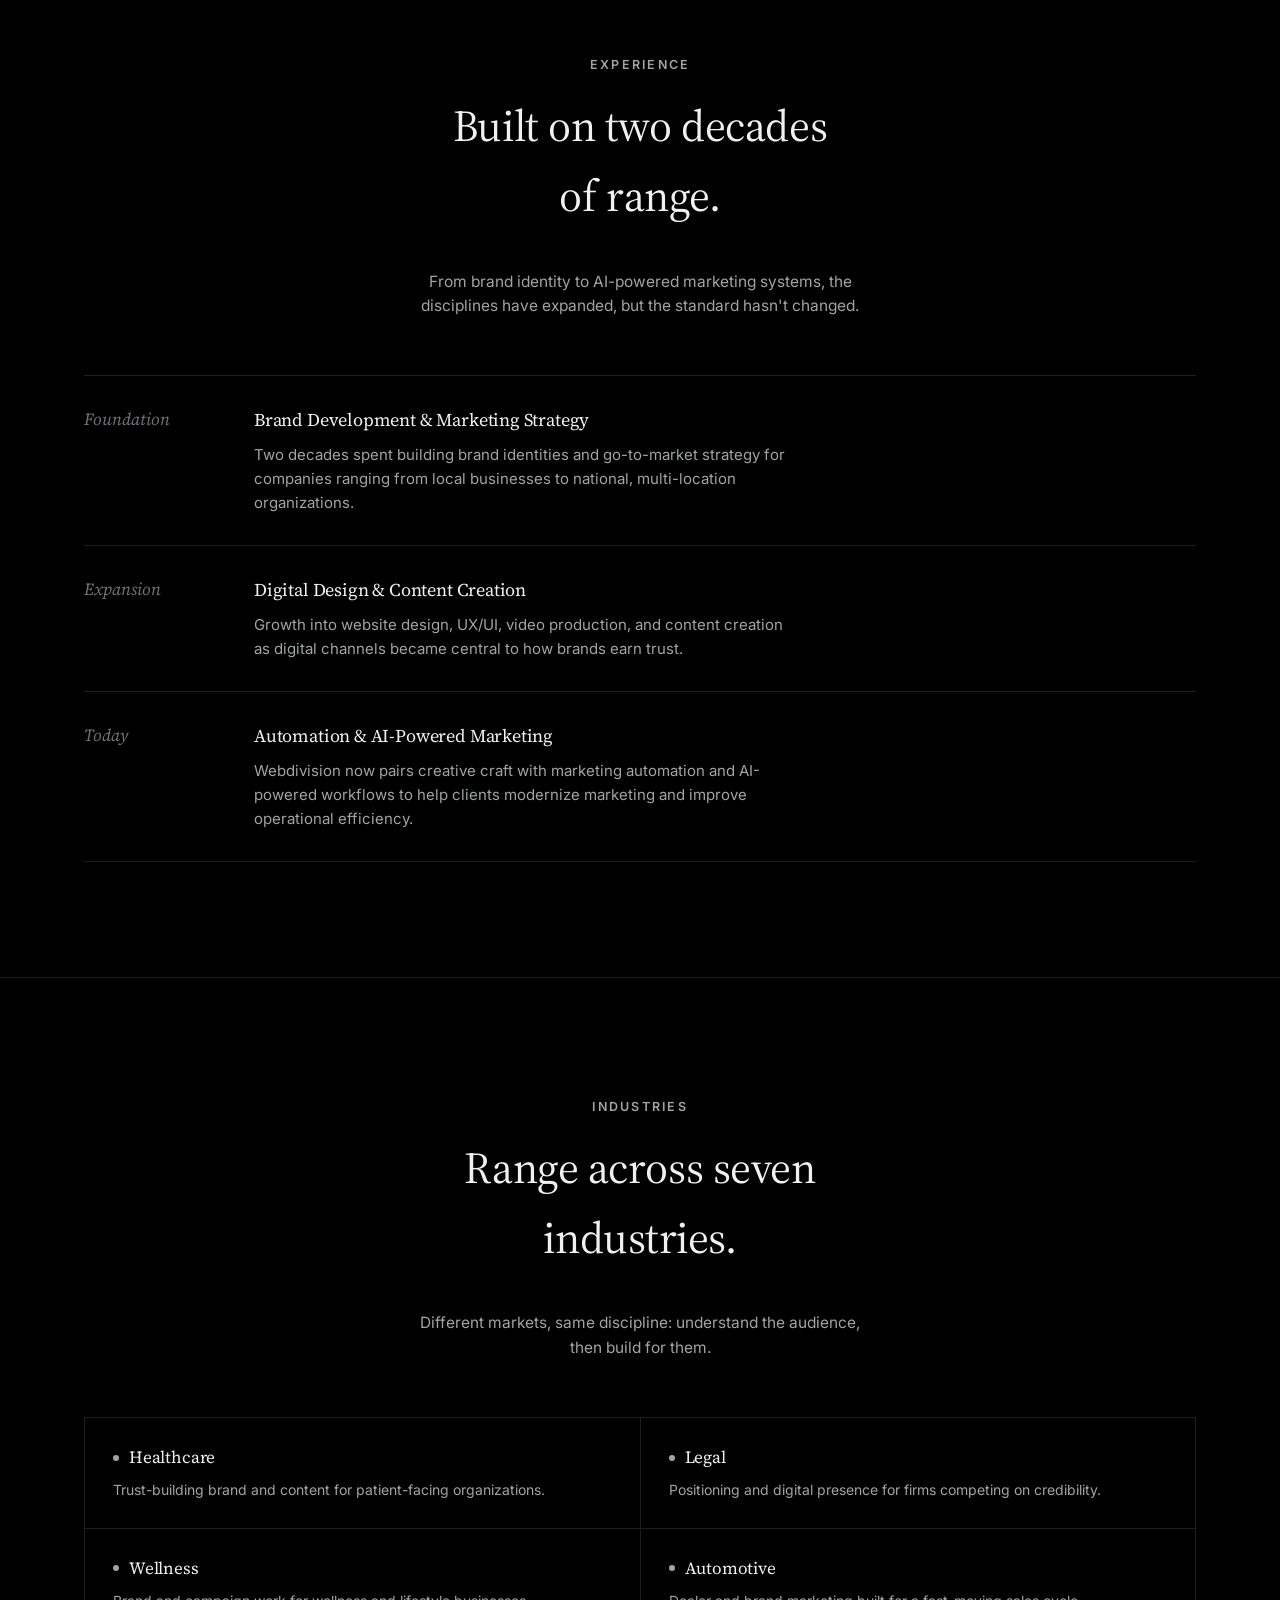
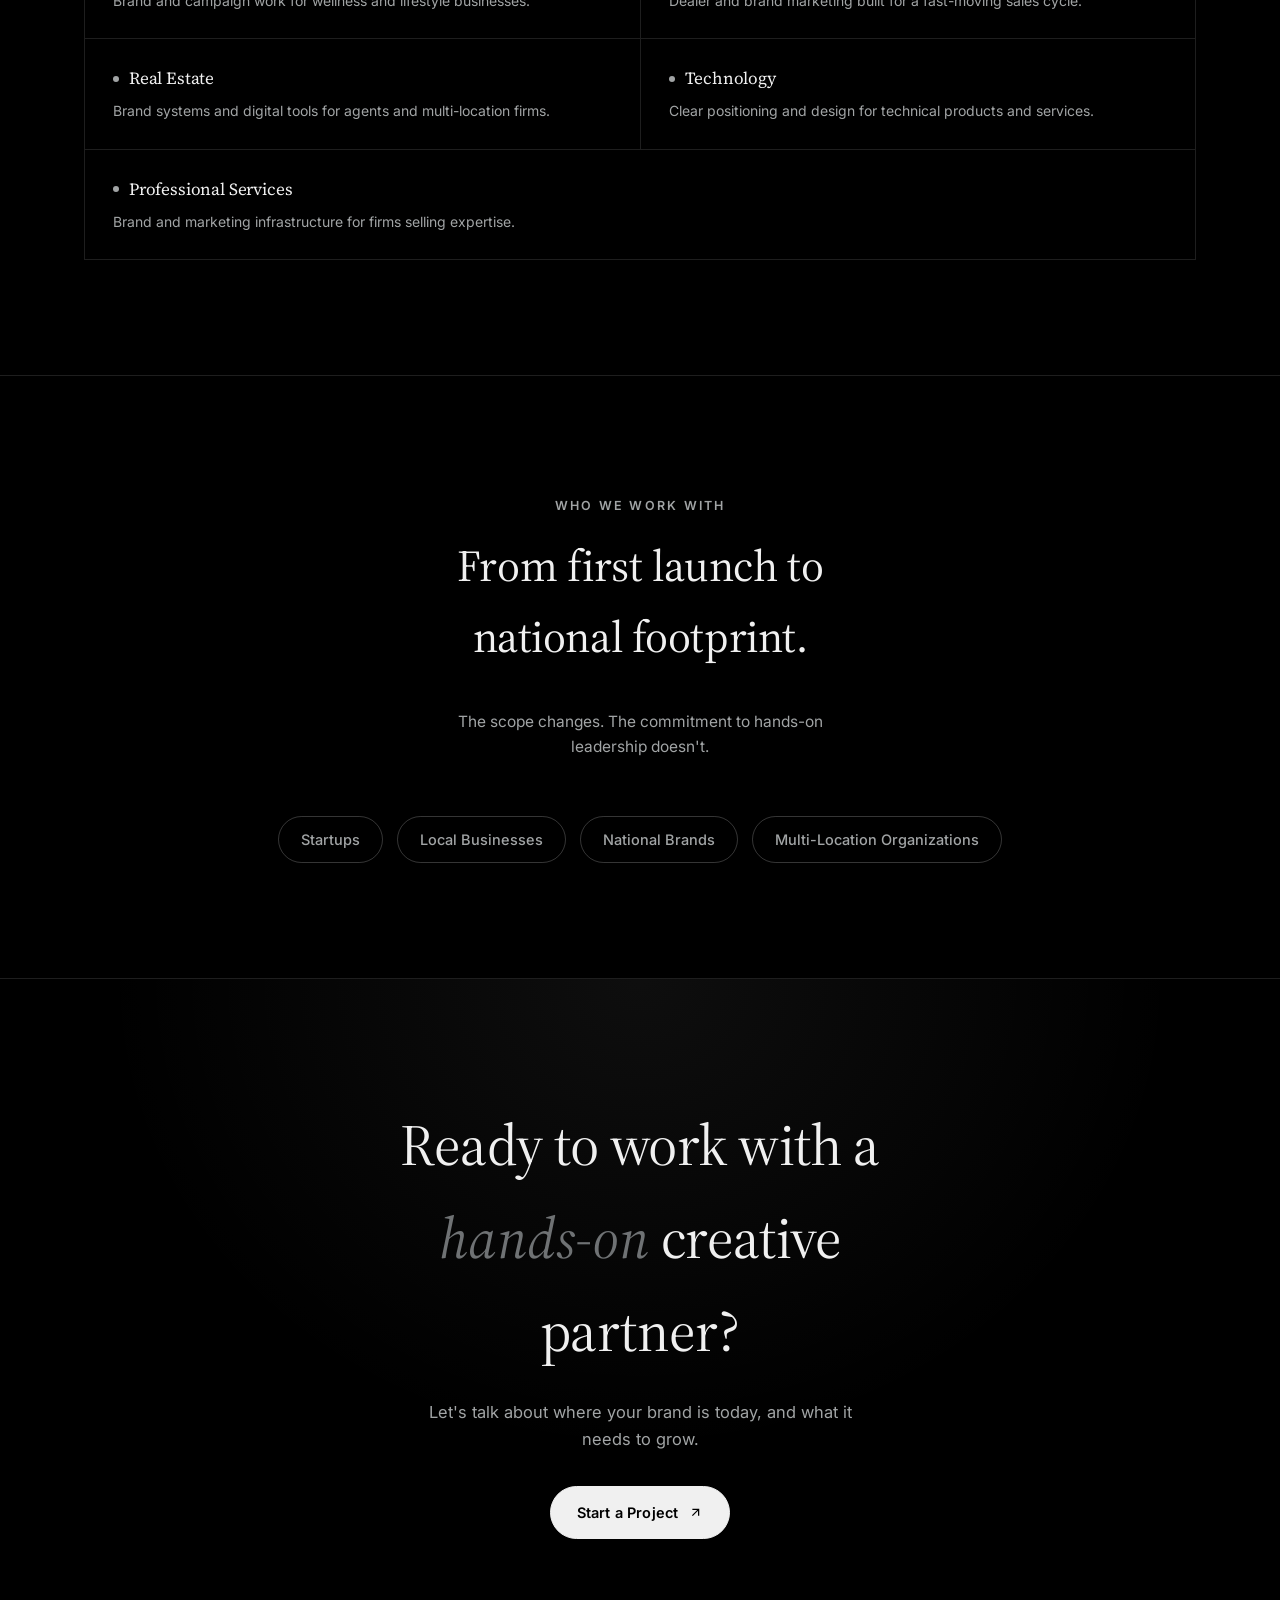
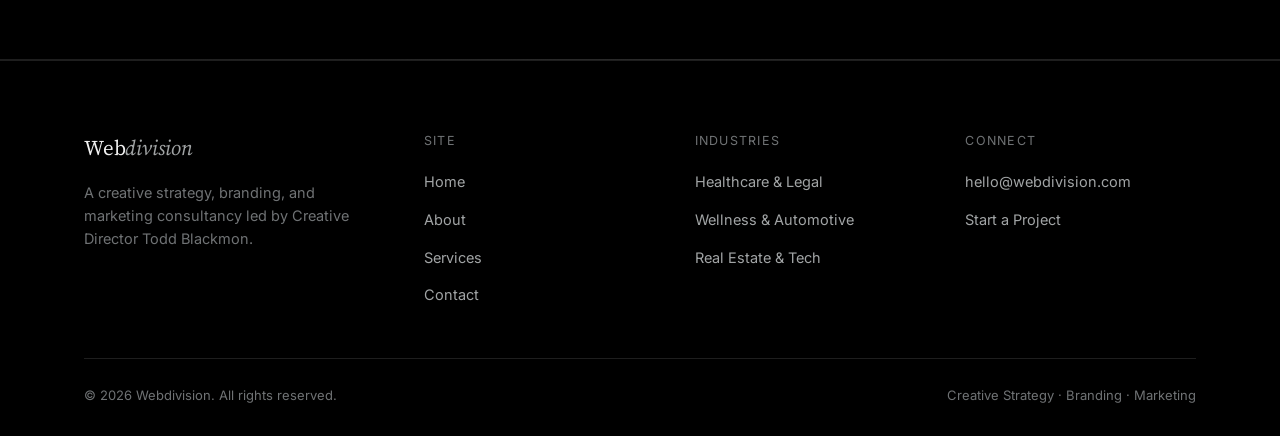
==== commit 6ec5cc05: "Add files via upload" ====
--- a/about.html
+++ b/about.html
@@ -3,8 +3,8 @@
 <head>
 <meta charset="UTF-8" />
 <meta name="viewport" content="width=device-width, initial-scale=1" />
-<title>About — Webdivision</title>
-<meta name="description" content="Meet Webdivision, founded by Creative Director Todd Blackmon — two decades of brand development, marketing strategy, digital design, and content creation across seven industries." />
+<title>About Webdivision</title>
+<meta name="description" content="Meet Webdivision, founded by Creative Director Todd Blackmon. Two decades of brand development, marketing strategy, digital design, and content creation across seven industries." />
 <link rel="preconnect" href="https://fonts.googleapis.com" />
 <link rel="preconnect" href="https://fonts.gstatic.com" crossorigin />
 <link href="https://fonts.googleapis.com/css2?family=Source+Serif+4:ital,opsz,wght@0,8..60,400;0,8..60,500;1,8..60,400;1,8..60,500&family=Inter:wght@400;500;600;700&display=swap" rel="stylesheet" />
@@ -42,13 +42,13 @@
   <section class="section-pad">
     <div class="wrap founder-grid">
       <div class="founder-portrait" data-reveal>
-        <span>Todd Blackmon — Creative Director</span>
+        <span>Todd Blackmon, Creative Director</span>
       </div>
       <div class="founder-copy" data-reveal>
-        <p class="quote">Every brand has a stronger version of itself. Our job is to find it — then build the strategy and creative to prove it.</p>
-        <p class="attribution"><strong>Todd Blackmon</strong> — Founder &amp; Creative Director, Webdivision</p>
-        <p class="founder-bio">Todd Blackmon founded Webdivision to bring hands-on creative leadership to companies that need more than a vendor — they need a partner who understands both the strategy and the craft. With more than two decades of experience in brand development, marketing strategy, digital design, and content creation, Todd has led work across healthcare, legal, wellness, automotive, real estate, technology, and professional services.</p>
-        <p class="founder-bio">That range is the point: brands rarely fail from a lack of ideas — they fail from strategy and execution pulling in different directions. Webdivision exists to close that gap, delivering solutions that are visually compelling, strategically aligned, and focused on achieving real business results.</p>
+        <p class="quote">Every brand has a stronger version of itself. Our job is to find it, then build the strategy and creative to prove it.</p>
+        <p class="attribution"><strong>Todd Blackmon</strong>, Founder &amp; Creative Director, Webdivision</p>
+        <p class="founder-bio">Todd Blackmon founded Webdivision to bring hands-on creative leadership to companies that need more than a vendor. They need a partner who understands both the strategy and the craft. Todd is a Creative Director with more than 20 years of experience leading multi-disciplinary teams to deliver award-winning brand strategies and marketing campaigns across digital, print, and video, with work spanning healthcare, legal, wellness, automotive, real estate, technology, and professional services.</p>
+        <p class="founder-bio">That range is the point. Brands rarely fail from a lack of ideas. They fail when strategy and execution pull in different directions. Webdivision exists to close that gap. Past campaigns have increased client engagement by as much as 40 percent, grown web traffic by 50 percent year over year, and improved tradeshow lead capture by 25 percent, all while keeping the creative sharp and the strategy sound.</p>
       </div>
     </div>
   </section>
@@ -63,7 +63,7 @@
           <p class="eyebrow">Experience</p>
           <h2>Built on two decades of range.</h2>
         </div>
-        <p class="lead">From brand identity to AI-powered marketing systems, the disciplines have expanded — the standard hasn't changed.</p>
+        <p class="lead">From brand identity to AI-powered marketing systems, the disciplines have expanded, but the standard hasn't changed.</p>
       </div>
       <div class="timeline" data-reveal>
         <div class="timeline-row">
@@ -84,7 +84,7 @@
           <div class="yr">Today</div>
           <div>
             <h3>Automation &amp; AI-Powered Marketing</h3>
-            <p>Webdivision now pairs creative craft with marketing automation and AI-powered workflows — helping clients modernize marketing and improve operational efficiency.</p>
+            <p>Webdivision now pairs creative craft with marketing automation and AI-powered workflows to help clients modernize marketing and improve operational efficiency.</p>
           </div>
         </div>
       </div>
--- a/styles.css
+++ b/styles.css
@@ -349,7 +349,7 @@
   color: var(--muted);
 }
 .marquee-track span::after {
-  content: "—";
+  content: "\2022";
   margin-left: 30px;
   color: var(--line-strong);
   font-style: normal;
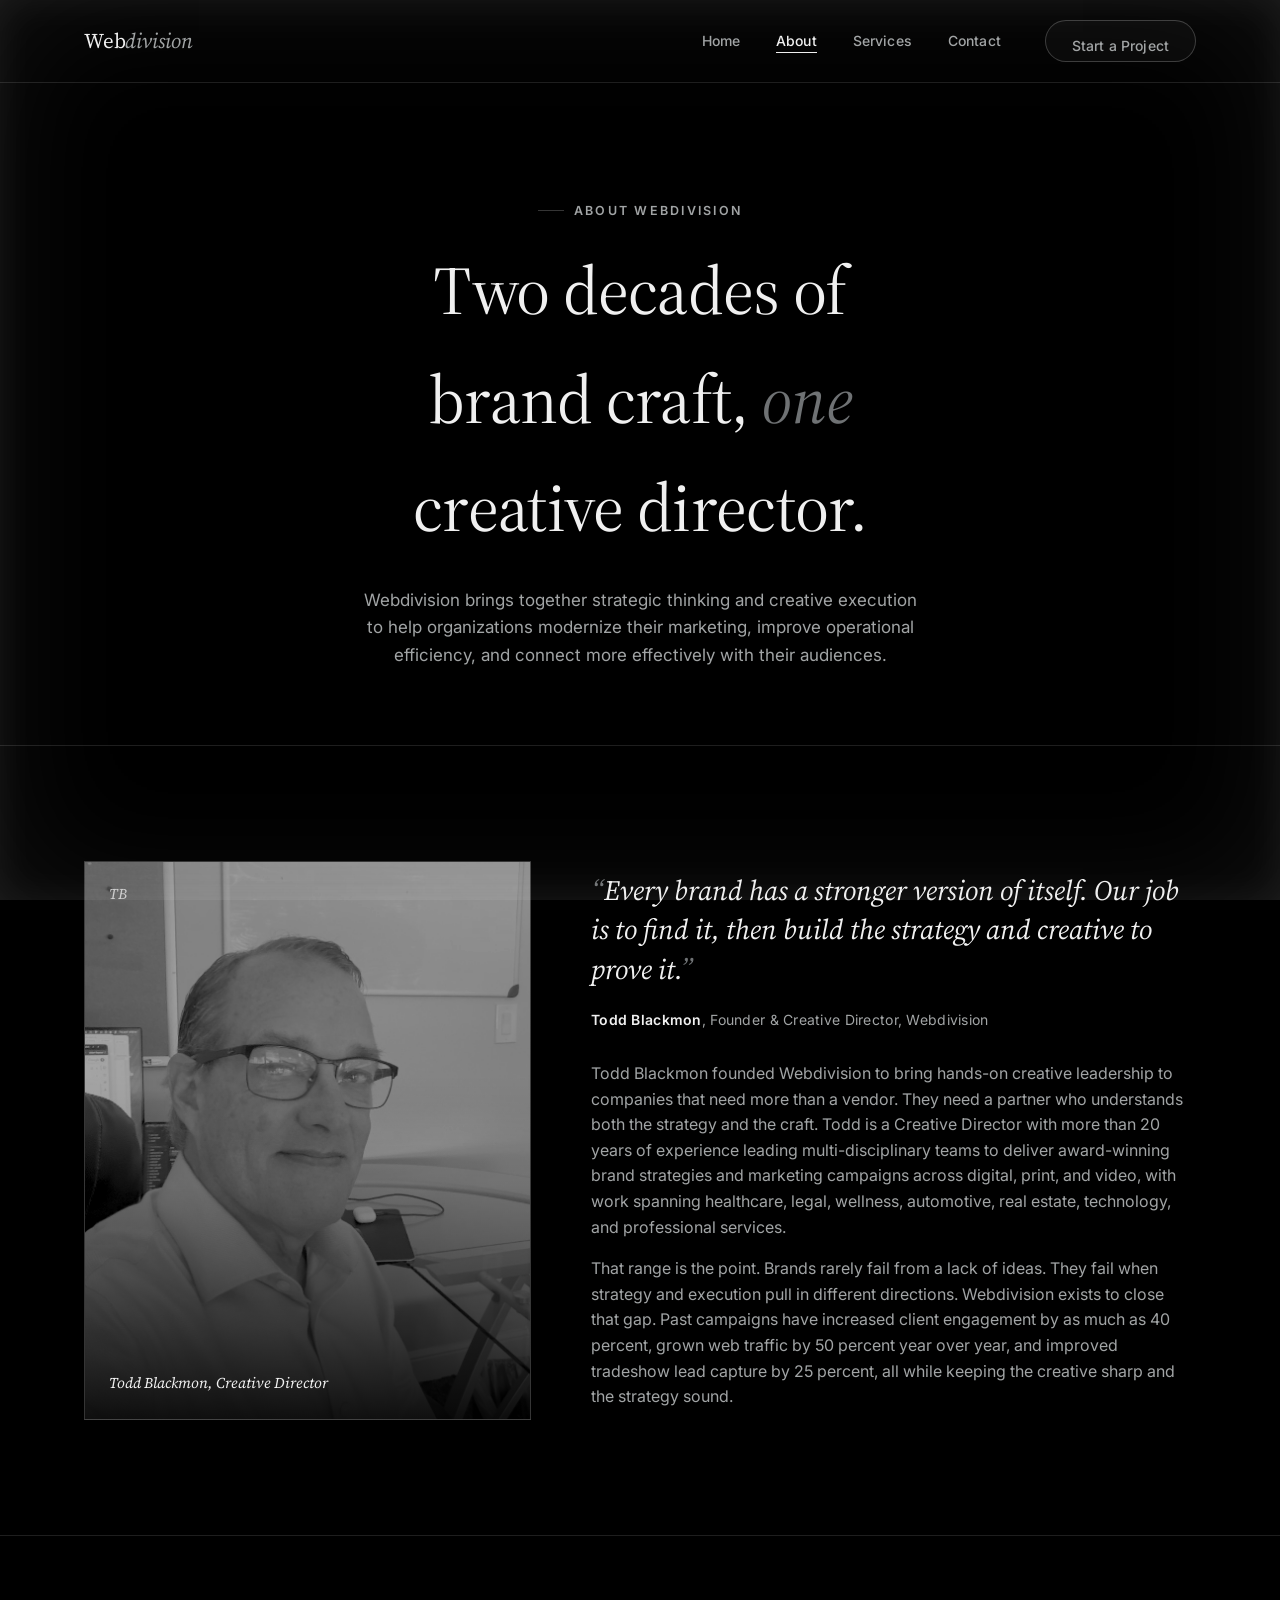
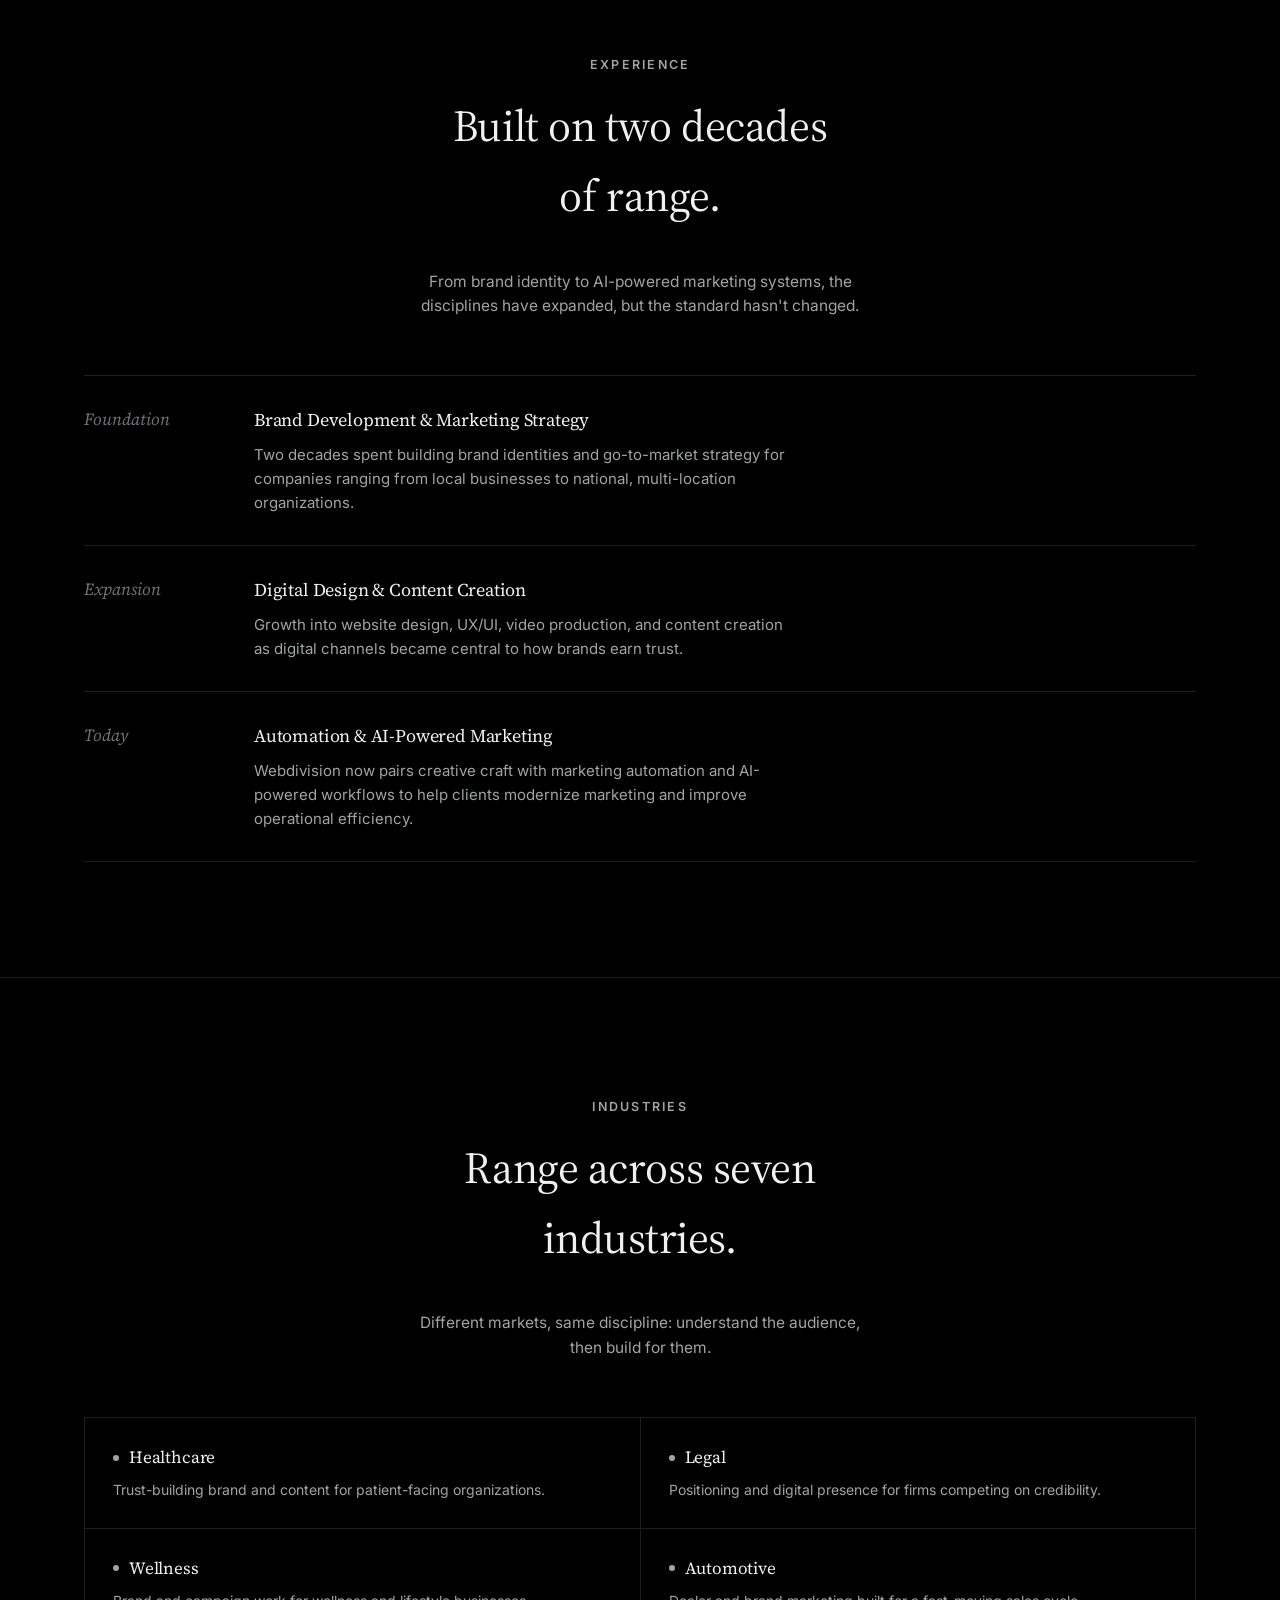
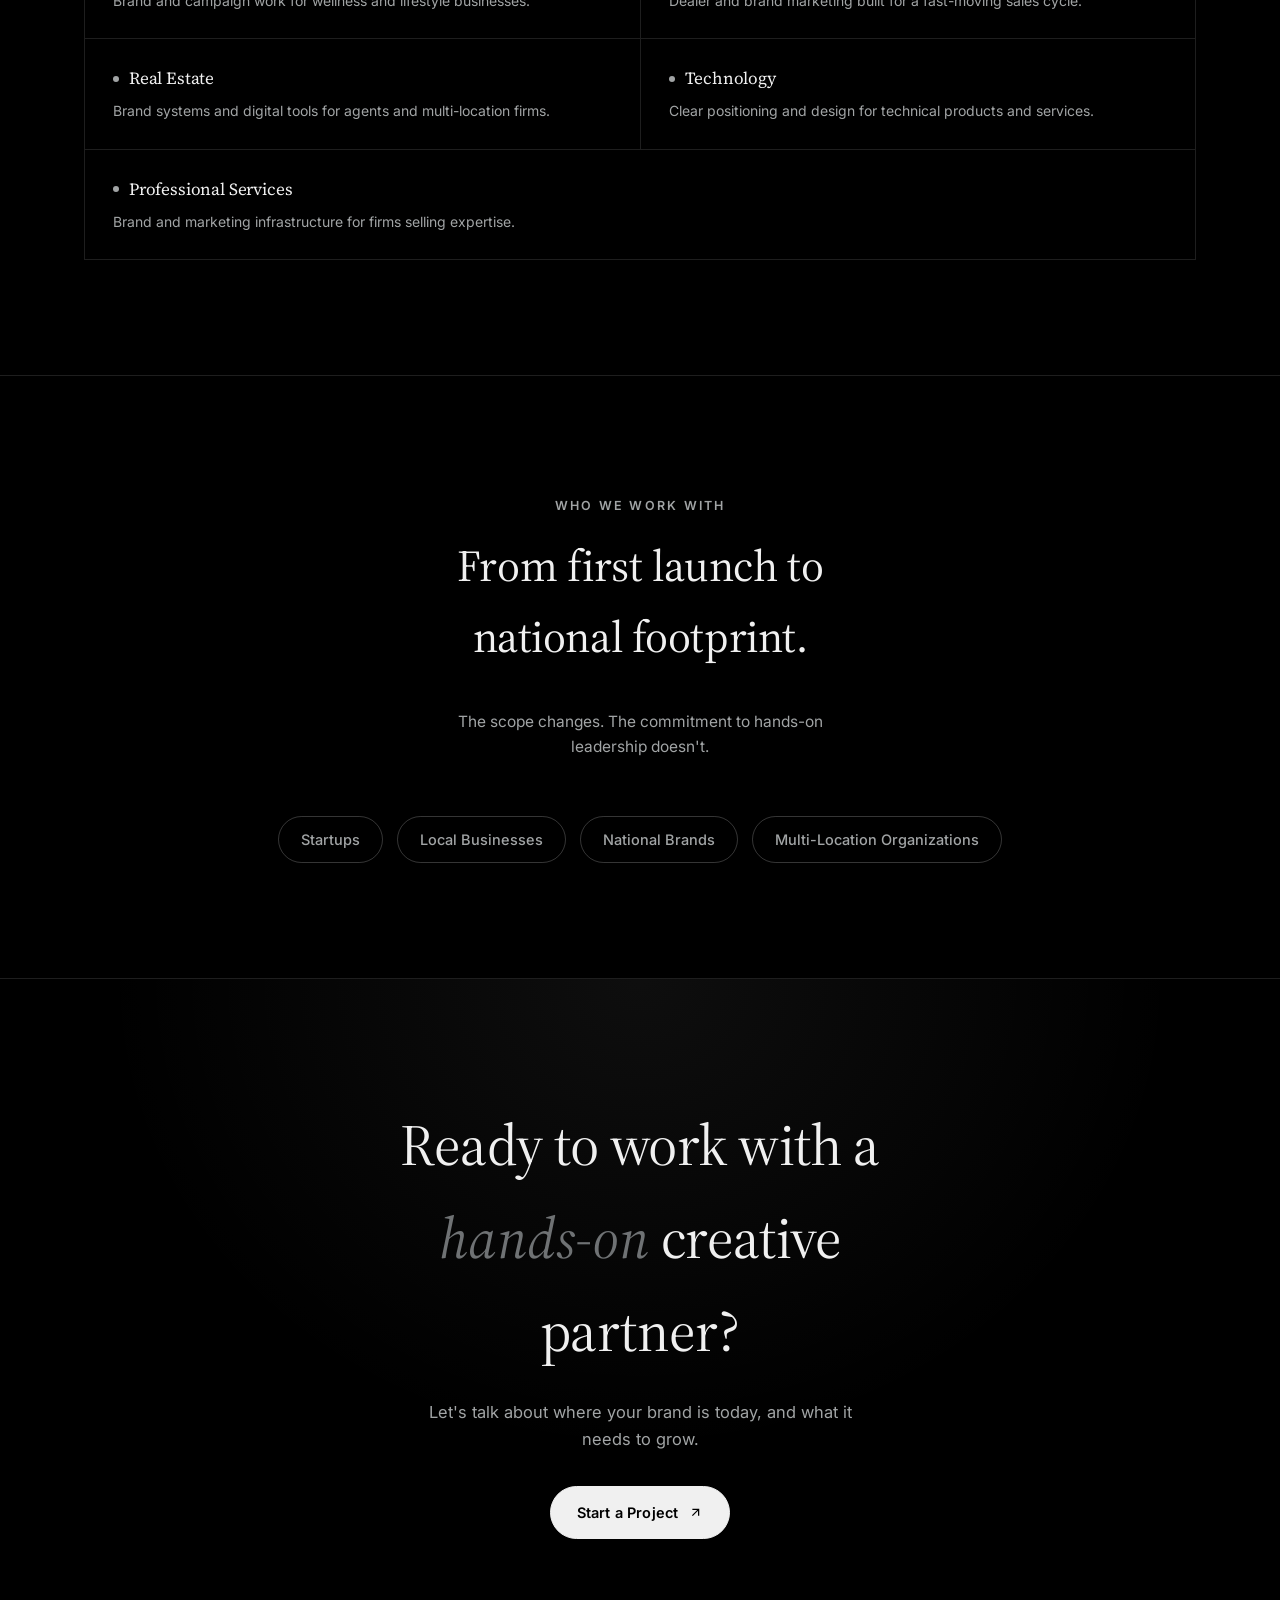
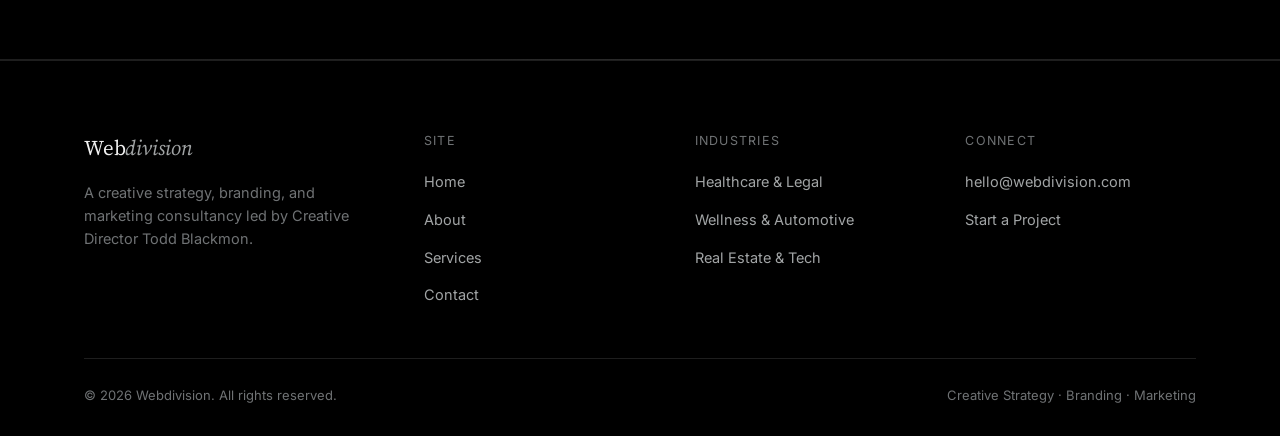
==== commit 4b6d3989: "Add files via upload" ====
--- a/about.html
+++ b/about.html
@@ -42,6 +42,7 @@
   <section class="section-pad">
     <div class="wrap founder-grid">
       <div class="founder-portrait" data-reveal>
+        <img src="todd-blackmon.jpg" alt="Todd Blackmon, Founder and Creative Director of Webdivision" />
         <span>Todd Blackmon, Creative Director</span>
       </div>
       <div class="founder-copy" data-reveal>
--- a/styles.css
+++ b/styles.css
@@ -627,9 +627,7 @@
 }
 .founder-portrait {
   aspect-ratio: 4/5;
-  background:
-    radial-gradient(circle at 30% 20%, rgba(240,240,240,0.1), transparent 60%),
-    linear-gradient(160deg, #141414 0%, #000 70%);
+  background: linear-gradient(160deg, #141414 0%, #000 70%);
   border: 1px solid var(--line-strong);
   display: flex;
   align-items: flex-end;
@@ -637,6 +635,23 @@
   position: relative;
   overflow: hidden;
 }
+.founder-portrait img {
+  position: absolute;
+  inset: 0;
+  width: 100%;
+  height: 100%;
+  object-fit: cover;
+  filter: grayscale(100%) contrast(1.1) brightness(0.92);
+  z-index: 0;
+}
+.founder-portrait::after {
+  content: "";
+  position: absolute;
+  inset: 0;
+  background: linear-gradient(to top, rgba(0,0,0,0.88) 0%, rgba(0,0,0,0.1) 42%, transparent 62%);
+  z-index: 1;
+  pointer-events: none;
+}
 .founder-portrait::before {
   content: "TB";
   position: absolute;
@@ -644,13 +659,16 @@
   font-family: var(--serif);
   font-style: italic;
   font-size: 15px;
-  color: var(--muted-dim);
+  color: rgba(240,240,240,0.75);
+  z-index: 2;
 }
 .founder-portrait span {
   font-family: var(--serif);
   font-style: italic;
   color: var(--ink);
   font-size: 15px;
+  position: relative;
+  z-index: 2;
 }
 .founder-copy .quote {
   font-family: var(--serif);
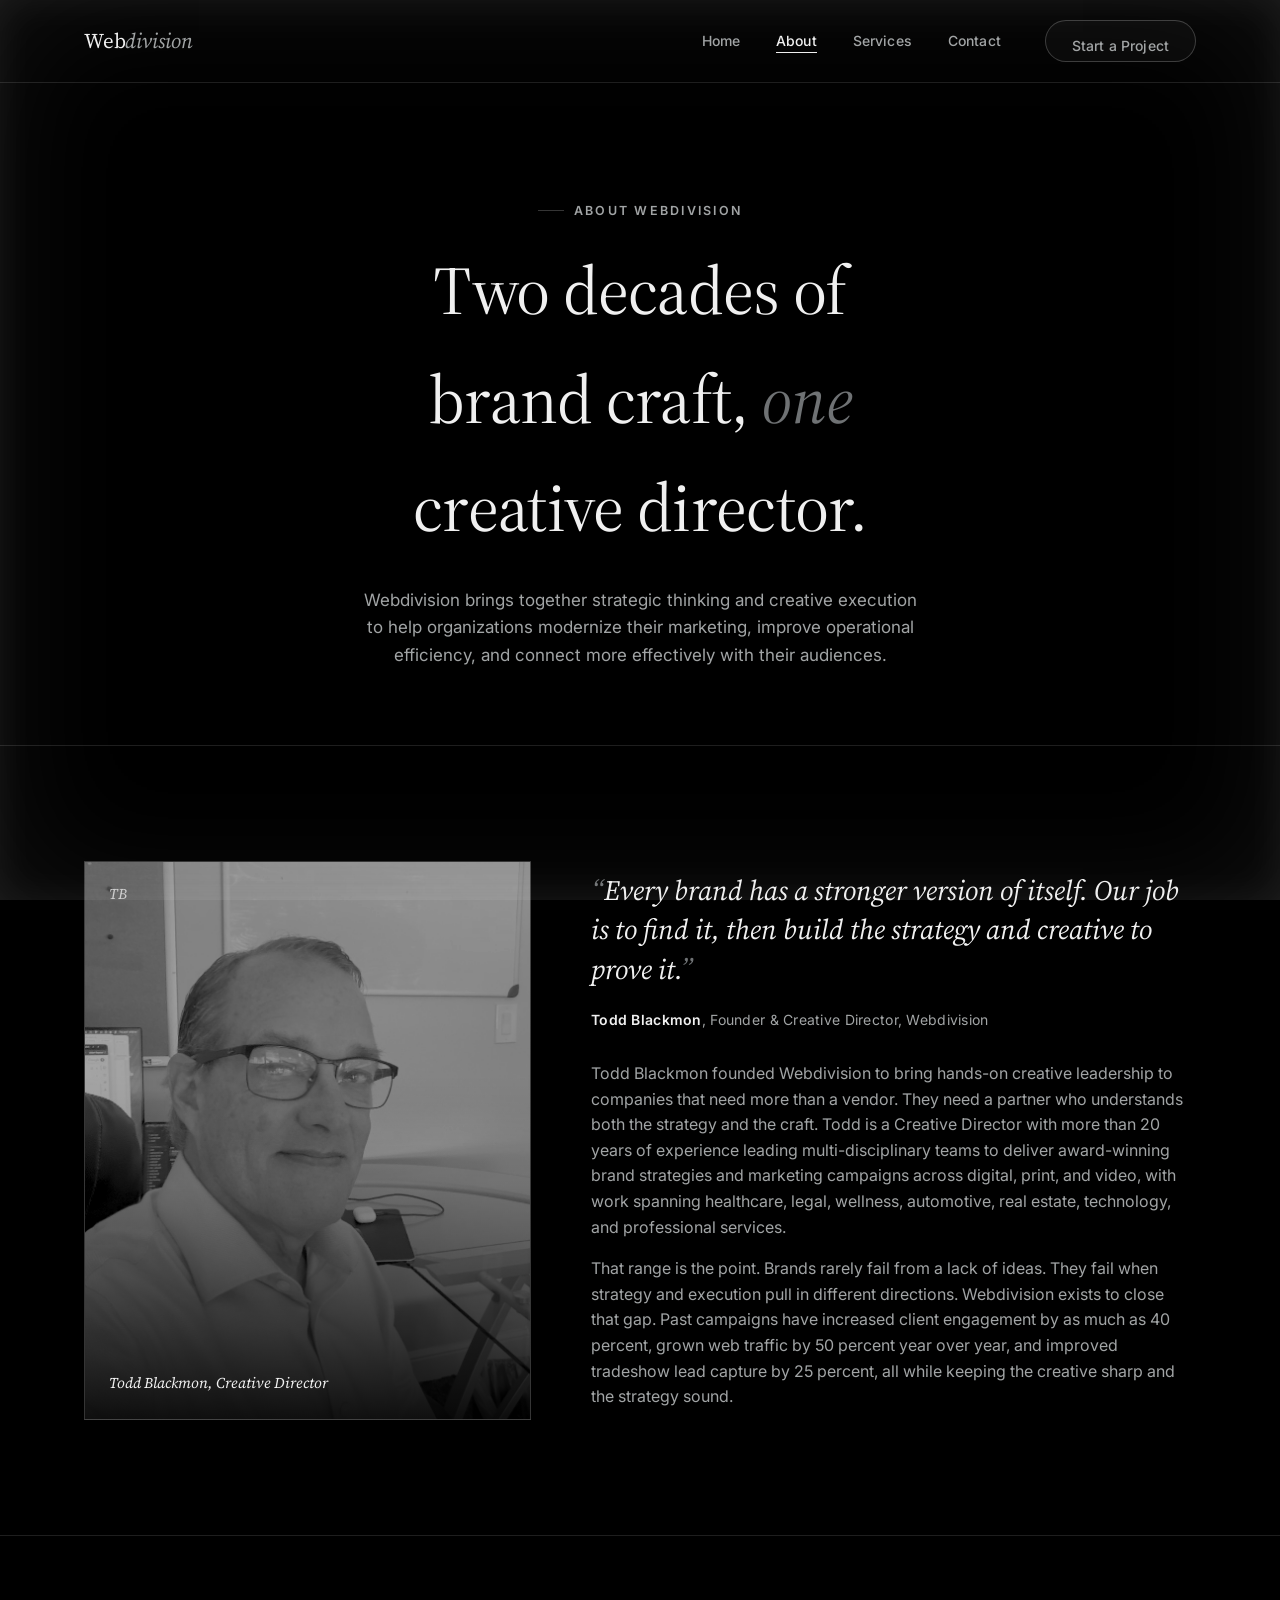
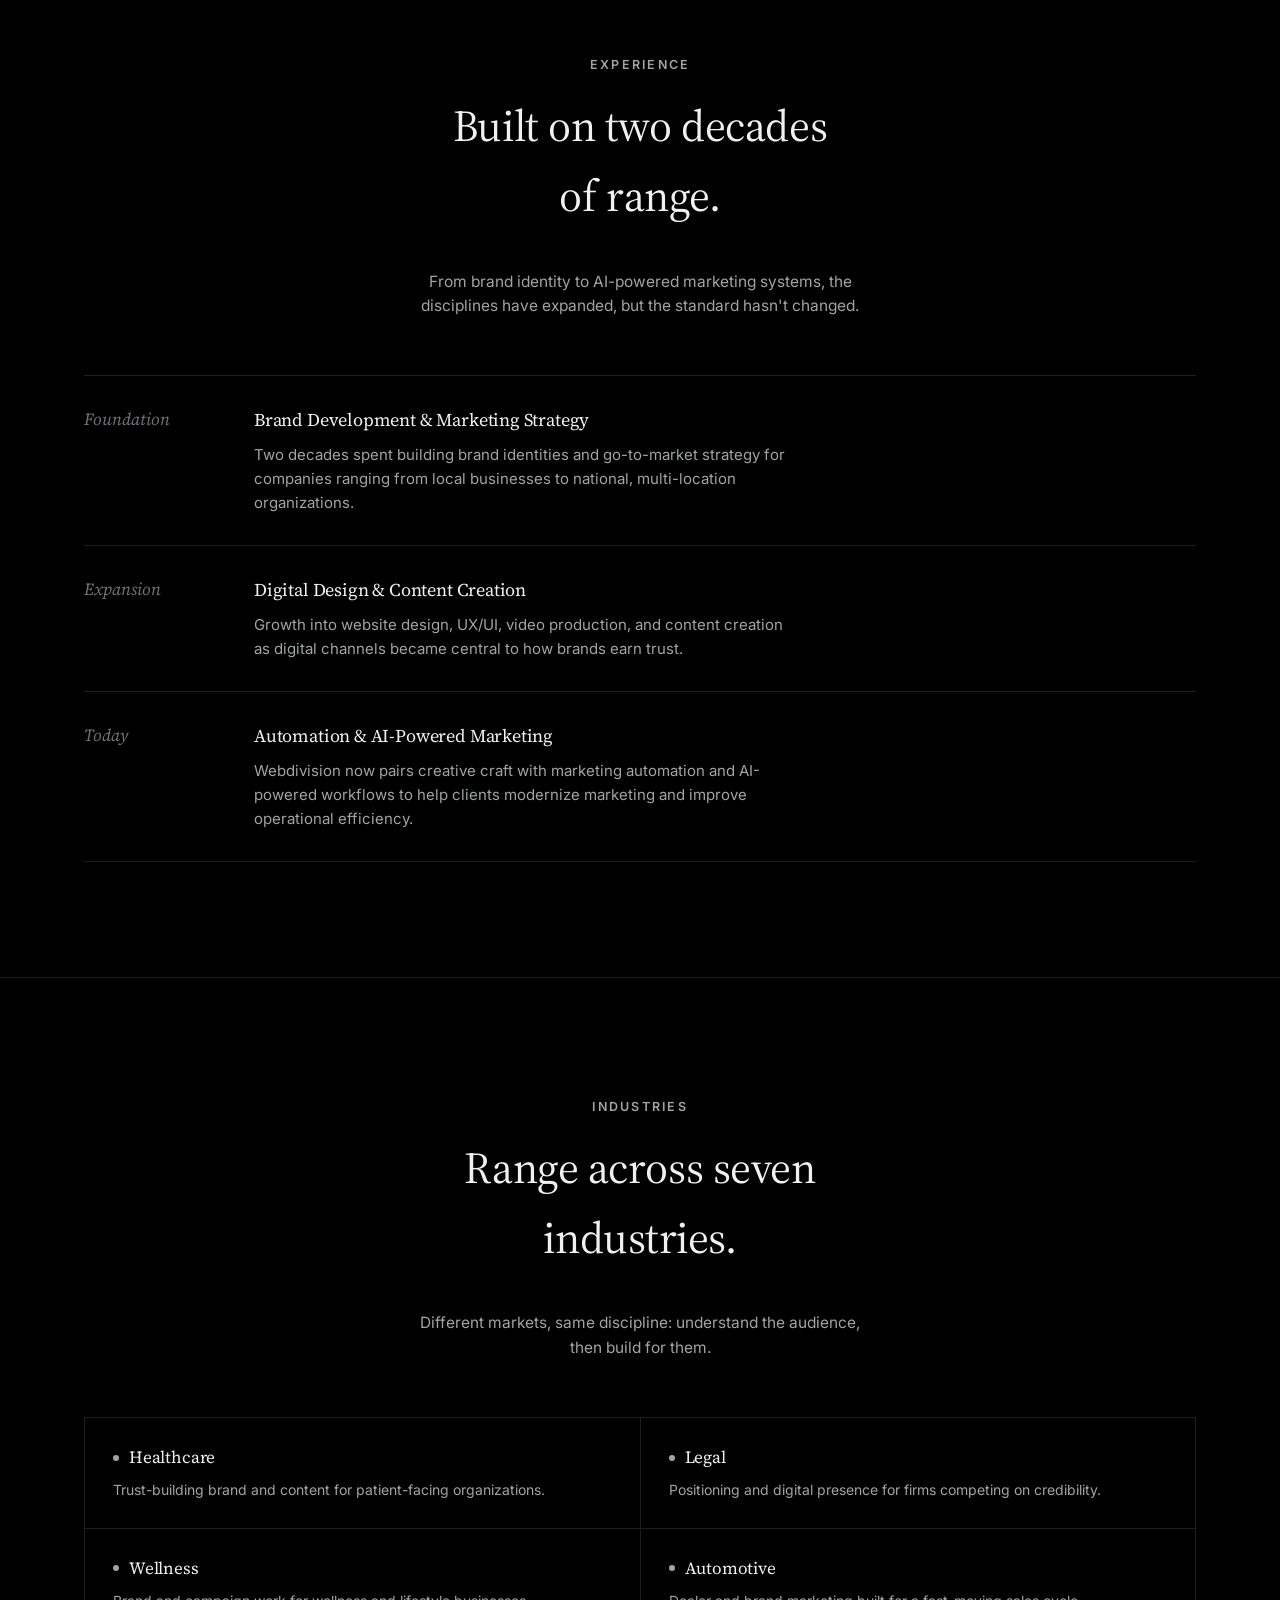
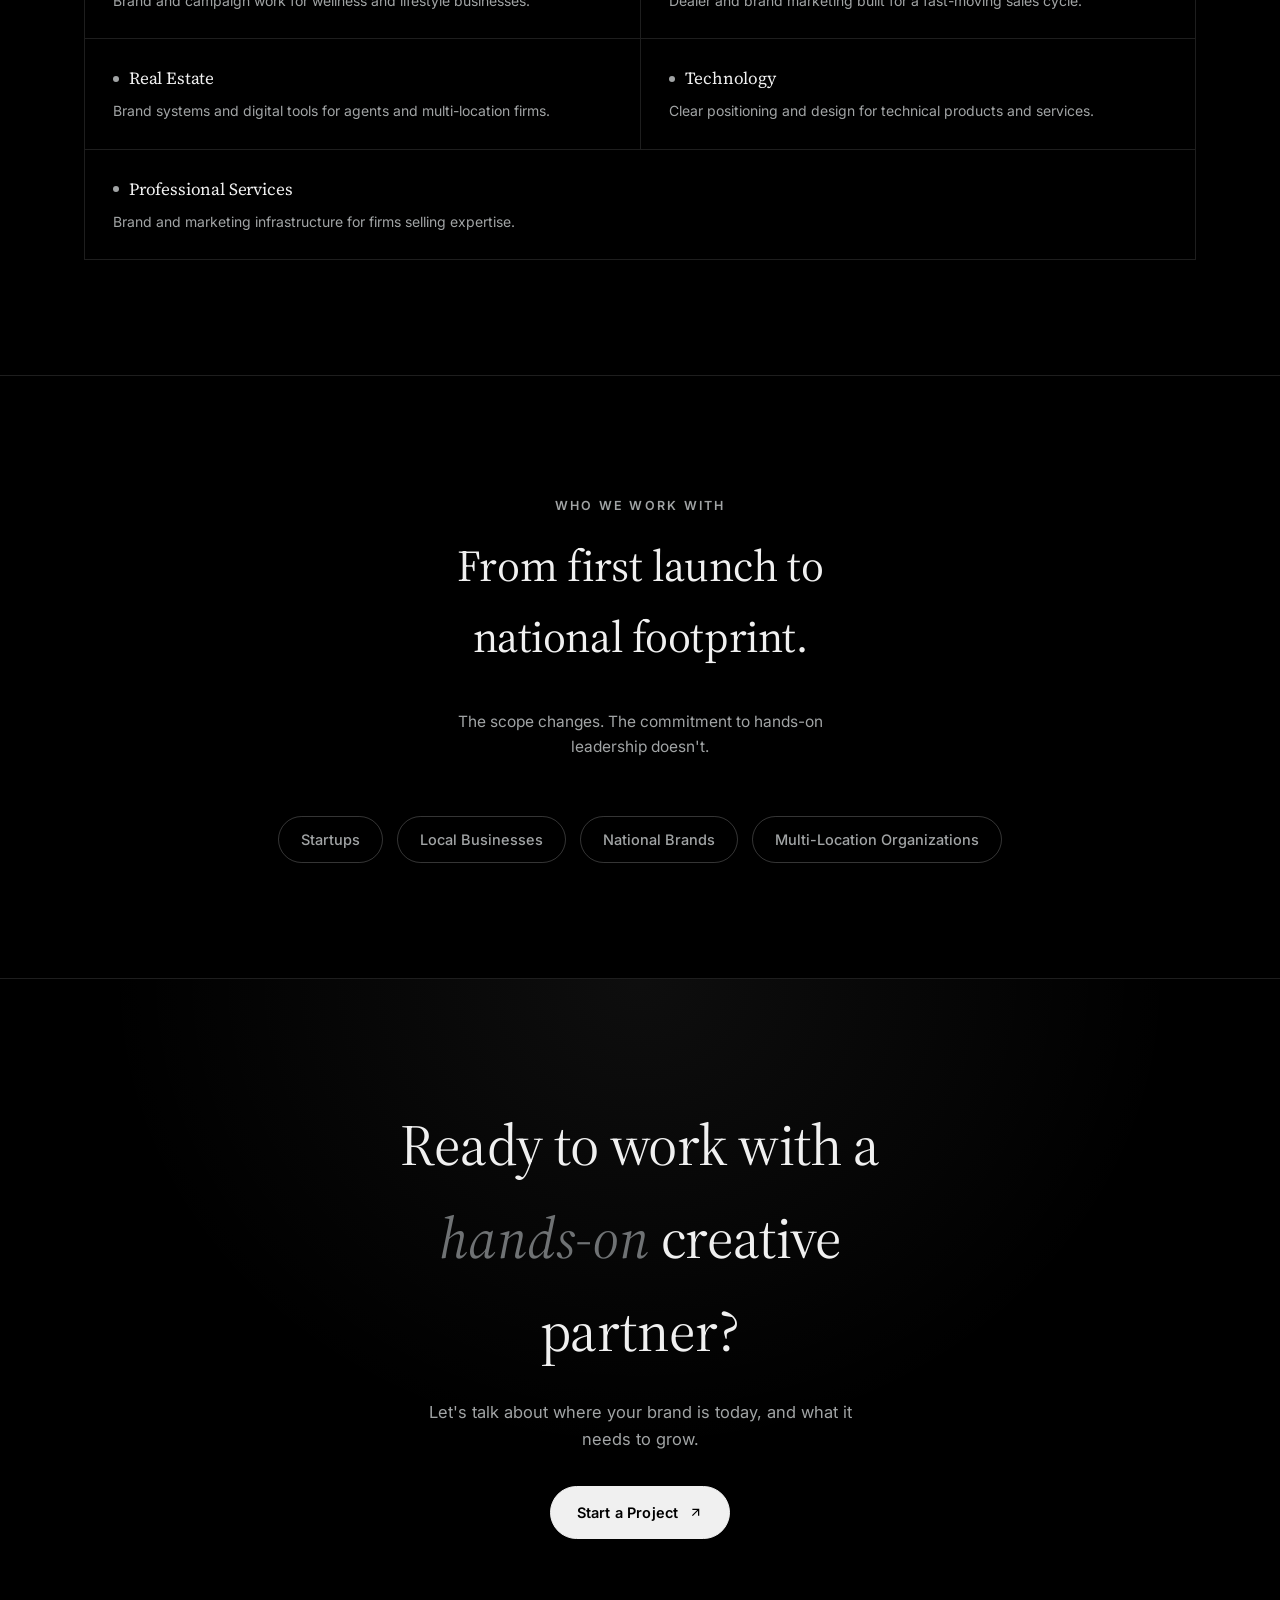
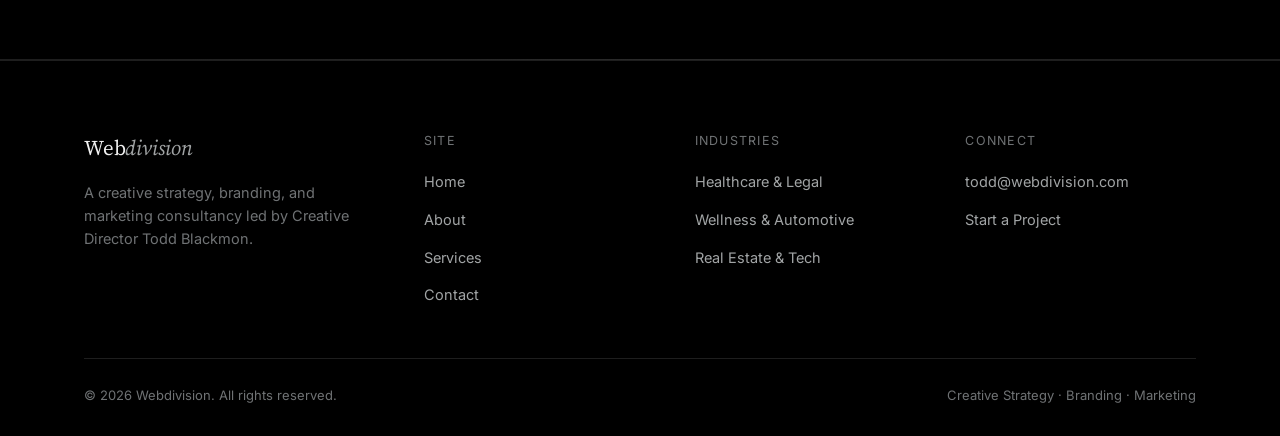
==== commit 7d3b0263: "Add files via upload" ====
--- a/about.html
+++ b/about.html
@@ -9,6 +9,7 @@
 <link rel="preconnect" href="https://fonts.gstatic.com" crossorigin />
 <link href="https://fonts.googleapis.com/css2?family=Source+Serif+4:ital,opsz,wght@0,8..60,400;0,8..60,500;1,8..60,400;1,8..60,500&family=Inter:wght@400;500;600;700&display=swap" rel="stylesheet" />
 <link rel="stylesheet" href="styles.css" />
+<link rel="icon" type="image/png" href="favicon.png" />
 </head>
 <body>
 
@@ -178,7 +179,7 @@
       <div class="footer-col">
         <h4>Connect</h4>
         <ul>
-          <li><a href="mailto:hello@webdivision.com">hello@webdivision.com</a></li>
+          <li><a href="mailto:todd@webdivision.com">todd@webdivision.com</a></li>
           <li><a href="contact.html">Start a Project</a></li>
         </ul>
       </div>
--- a/styles.css
+++ b/styles.css
@@ -14,6 +14,7 @@
   --surface: rgba(240, 240, 240, 0.035);
   --surface-hover: rgba(240, 240, 240, 0.07);
   --glow: rgba(240, 240, 240, 0.5);
+  --reveal-red: #e03a2a;
 
   --serif: "Source Serif 4", "Iowan Old Style", serif;
   --sans: "Inter", ui-sans-serif, system-ui, sans-serif;
@@ -262,31 +263,23 @@
    ========================================================================== */
 .hero {
   position: relative;
-  padding: clamp(70px, 12vw, 130px) 0 clamp(60px, 8vw, 90px);
+  padding: clamp(28px, 5vw, 56px) 0 clamp(60px, 8vw, 90px);
   overflow: hidden;
   text-align: center;
 }
 .hero-badge {
-  width: 76px;
-  height: 76px;
-  margin: 0 auto 40px;
+  width: 84px;
+  height: 84px;
+  margin: 0 auto 32px;
   border-radius: 20px;
-  background: linear-gradient(160deg, #2a2a2a 0%, #060606 65%);
-  border: 1px solid var(--line-strong);
-  display: flex;
-  align-items: center;
-  justify-content: center;
-  box-shadow: 0 0 40px rgba(240,240,240,0.08), inset 0 1px 0 rgba(255,255,255,0.08);
-}
-.hero-badge span {
-  font-family: var(--serif);
-  font-size: 28px;
-  font-style: italic;
-  color: var(--ink);
-  background: linear-gradient(160deg, #fff, #8a8a8a);
-  -webkit-background-clip: text;
-  background-clip: text;
-  -webkit-text-fill-color: transparent;
+  overflow: hidden;
+  box-shadow: 0 0 40px rgba(240,240,240,0.1), inset 0 1px 0 rgba(255,255,255,0.06);
+}
+.hero-badge img {
+  width: 100%;
+  height: 100%;
+  object-fit: cover;
+  display: block;
 }
 .hero h1 {
   font-size: clamp(38px, 5.6vw, 76px);
@@ -296,6 +289,58 @@
   font-weight: 400;
 }
 .hero h1 .dim { color: var(--muted-dim); }
+
+/* ---------- Kinetic word reveal (all page headings) ---------- */
+.reveal-word {
+  --end-color: var(--ink);
+  display: inline-block;
+  opacity: 0;
+  filter: blur(9px);
+  transform: translateY(10px);
+  color: var(--muted-dim);
+  animation: word-reveal 2.6s cubic-bezier(.19,.84,.28,1) both;
+  animation-play-state: paused;
+}
+.reveal-word--dim {
+  --end-color: var(--muted-dim);
+}
+.kinetic-in .reveal-word {
+  animation-play-state: running;
+}
+@keyframes word-reveal {
+  0% {
+    opacity: 0;
+    filter: blur(9px);
+    transform: translateY(14px);
+    color: var(--muted-dim);
+    text-shadow: 0 0 0 rgba(224,58,42,0);
+  }
+  38% {
+    opacity: 1;
+    filter: blur(0);
+    transform: translateY(0);
+  }
+  52% {
+    color: var(--reveal-red);
+    text-shadow: 0 0 32px rgba(224,58,42,0.8);
+  }
+  100% {
+    opacity: 1;
+    filter: blur(0);
+    transform: translateY(0);
+    color: var(--end-color);
+    text-shadow: 0 0 0 rgba(224,58,42,0);
+  }
+}
+@media (prefers-reduced-motion: reduce) {
+  .reveal-word {
+    animation: none;
+    animation-play-state: running;
+    opacity: 1;
+    filter: none;
+    transform: none;
+  }
+}
 .hero-sub {
   max-width: 46ch;
   margin: 26px auto 0;
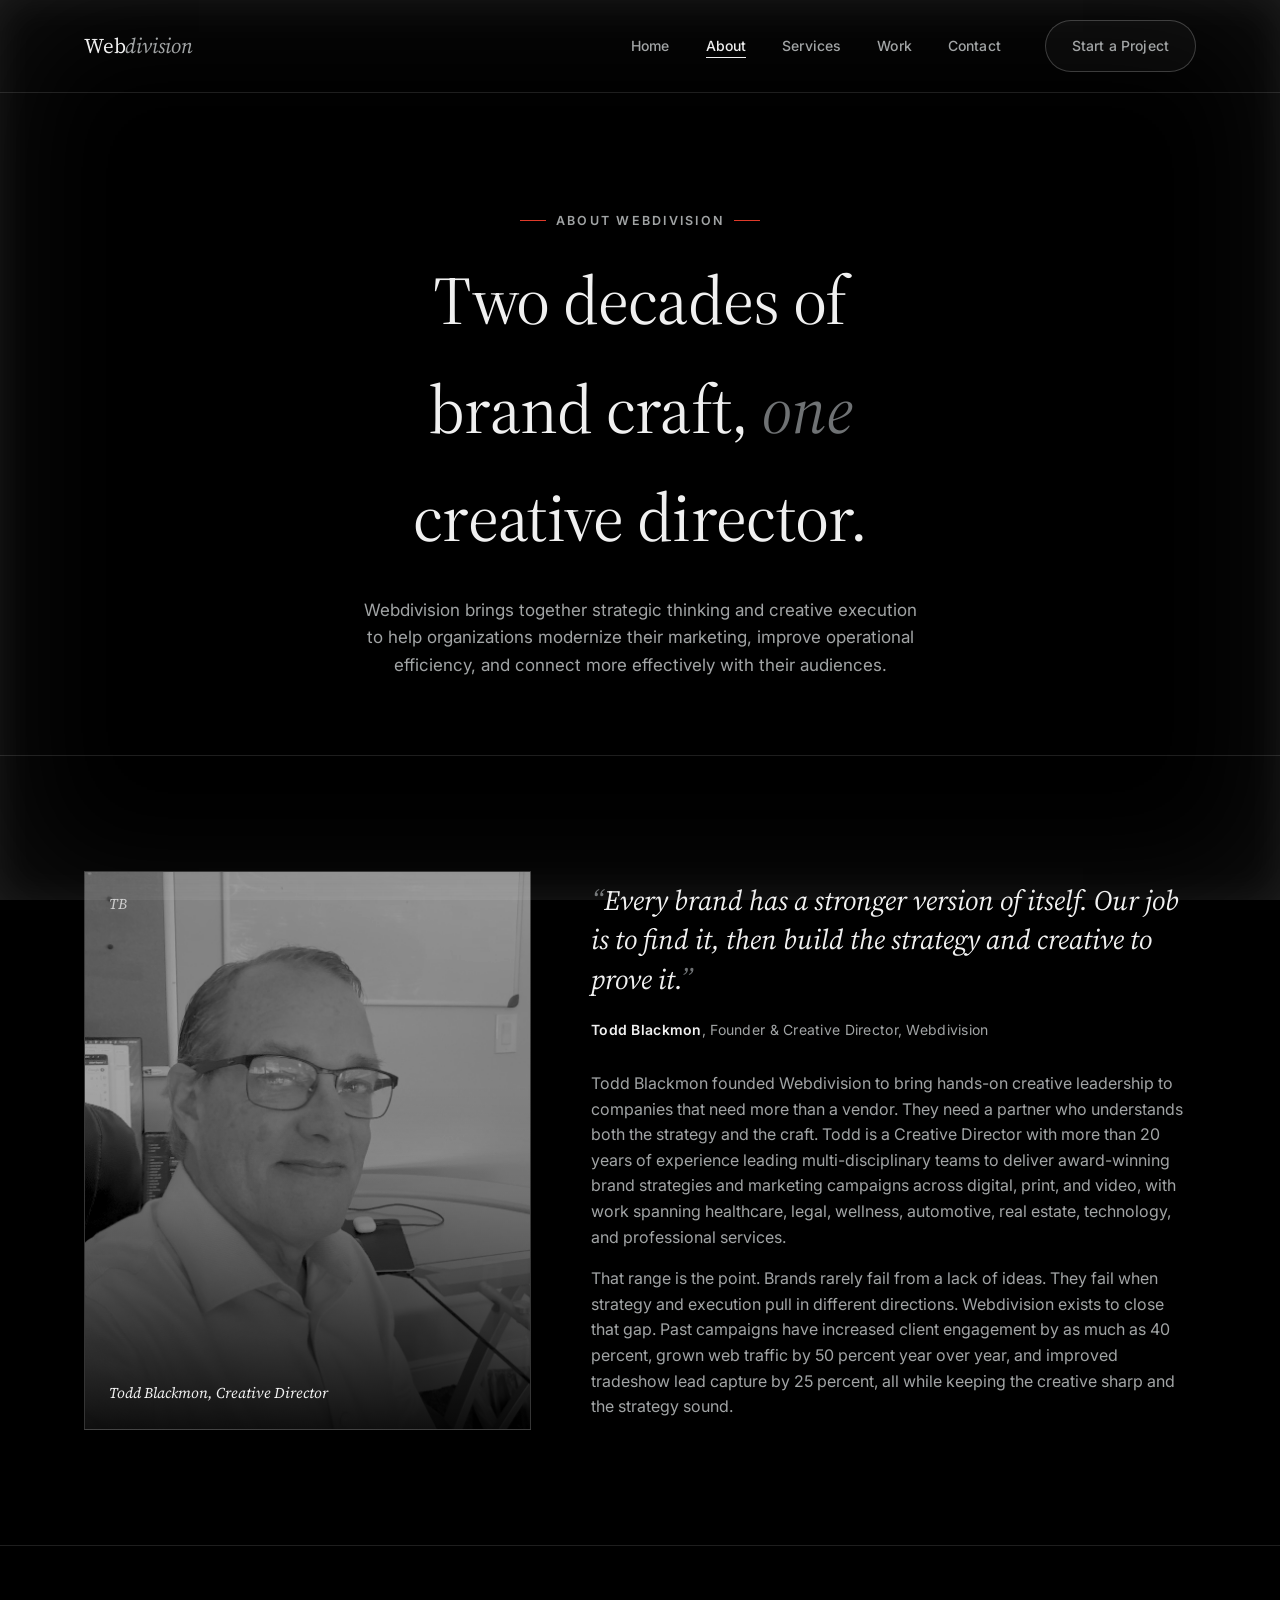
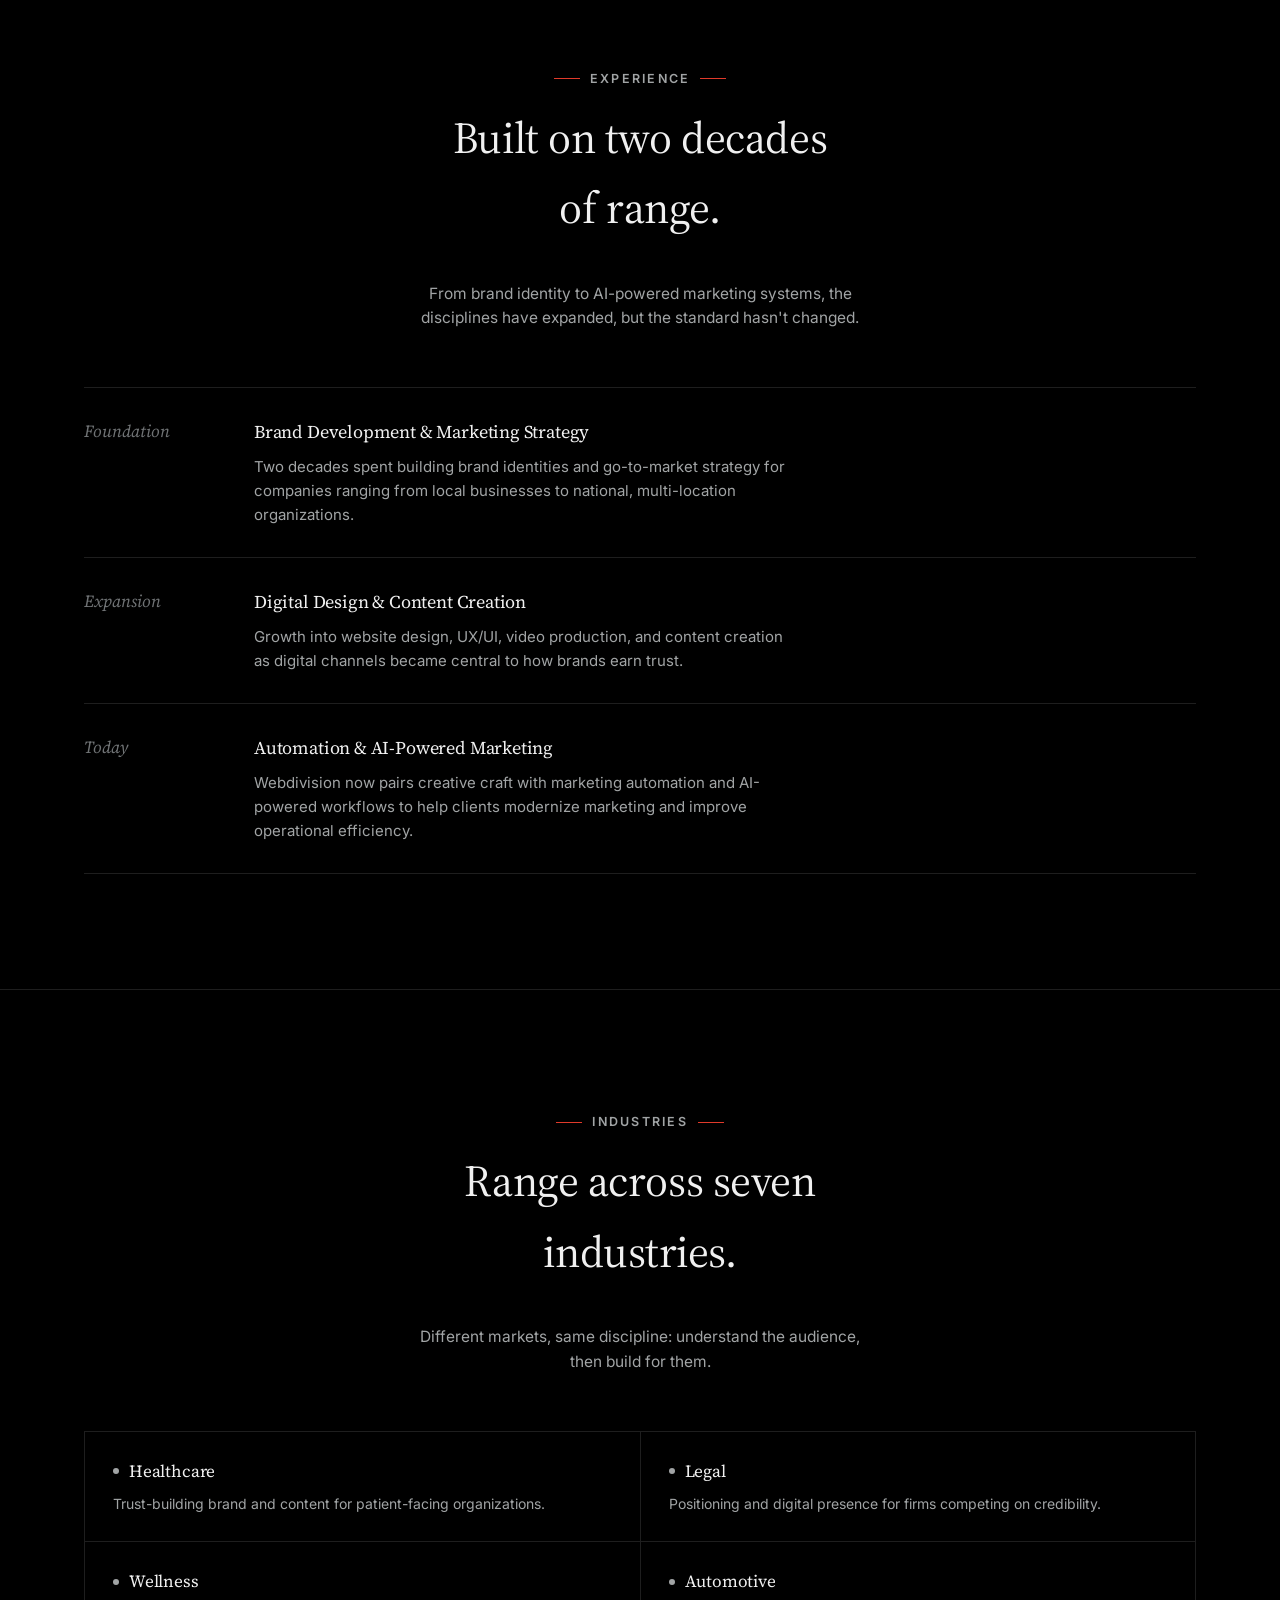
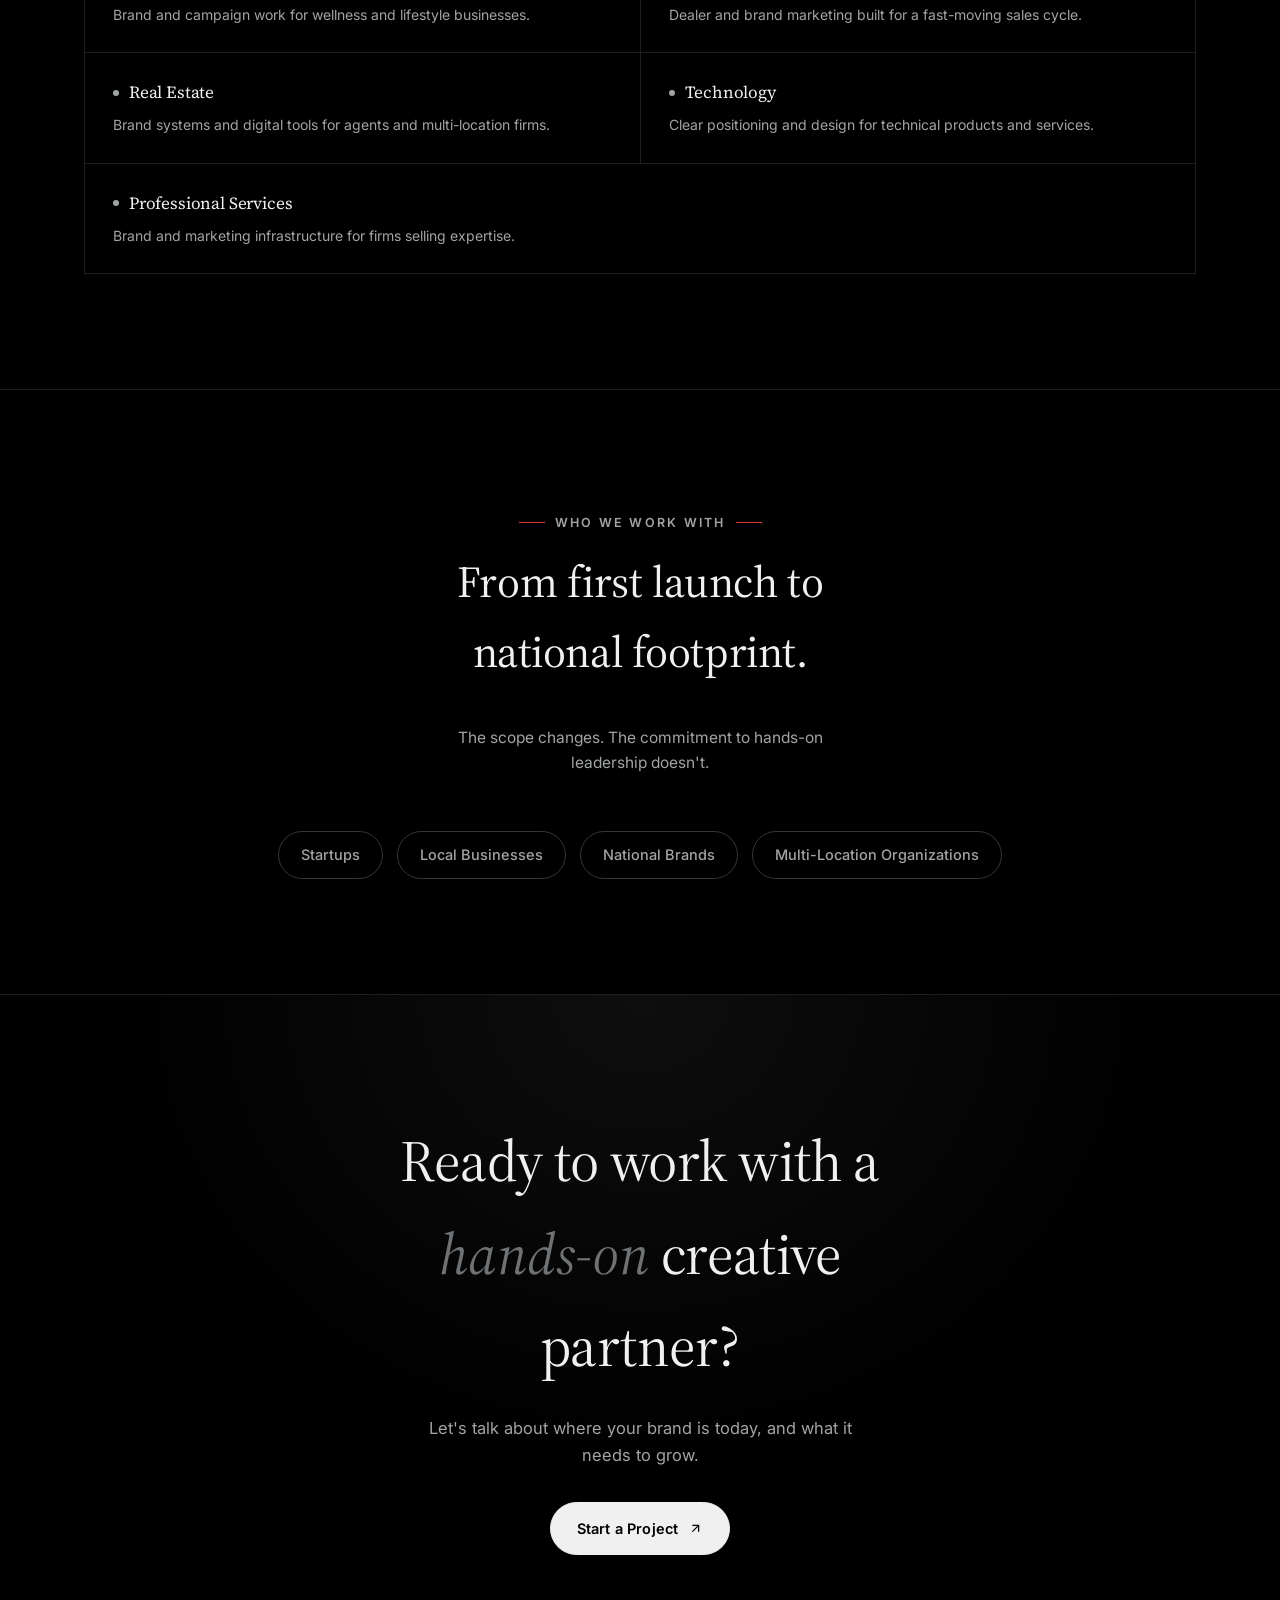
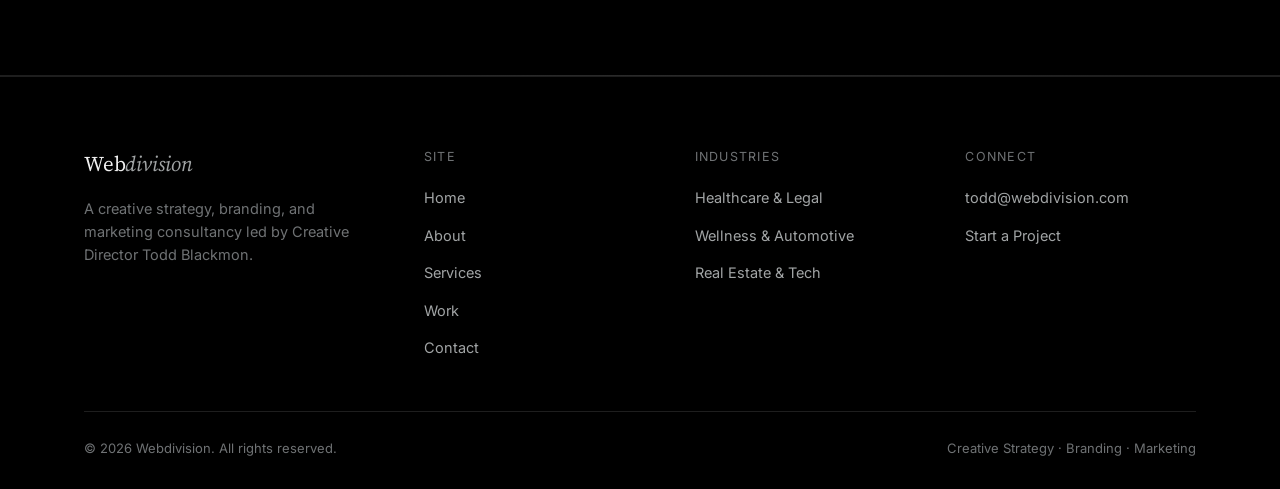
==== commit 541be1d5: "Add Work case-study page with Enzo, BodyLogicMD, and Evexias projects - New work.html: filterable ca" ====
--- a/about.html
+++ b/about.html
@@ -20,6 +20,7 @@
       <li><a href="index.html">Home</a></li>
       <li><a href="about.html" aria-current="page">About</a></li>
       <li><a href="services.html">Services</a></li>
+      <li><a href="work.html">Work</a></li>
       <li><a href="contact.html">Contact</a></li>
       <li class="nav-cta"><a href="contact.html" class="btn btn-ghost">Start a Project</a></li>
     </ul>
@@ -165,6 +166,7 @@
           <li><a href="index.html">Home</a></li>
           <li><a href="about.html">About</a></li>
           <li><a href="services.html">Services</a></li>
+          <li><a href="work.html">Work</a></li>
           <li><a href="contact.html">Contact</a></li>
         </ul>
       </div>
--- a/styles.css
+++ b/styles.css
@@ -102,15 +102,15 @@
   align-items: center;
   gap: 10px;
 }
-.eyebrow::before {
+.eyebrow::before,
+.eyebrow::after {
   content: "";
   width: 26px;
   height: 1px;
-  background: var(--line-strong);
+  background: var(--reveal-red);
   display: inline-block;
 }
 .center .eyebrow { justify-content: center; }
-.center .eyebrow::before { display: none; }
 
 /* ---------- Buttons ---------- */
 .btn {
@@ -217,6 +217,12 @@
 }
 .nav-links a[aria-current="page"] { color: var(--ink); }
 .nav-cta { margin-left: 8px; }
+.nav-cta .btn {
+  padding-bottom: 14px;
+}
+.nav-cta .btn::after {
+  display: none;
+}
 
 .nav-toggle {
   display: none;
@@ -903,3 +909,196 @@
   .contact-grid { grid-template-columns: 1fr; }
   .contact-info { border-left: none; border-top: 1px solid var(--line); padding-left: 0; padding-top: 34px; }
 }
+
+/* ==========================================================================
+   Work page
+   ========================================================================== */
+.work-filters {
+  display: flex;
+  flex-wrap: wrap;
+  gap: 10px;
+  justify-content: center;
+  margin-top: 34px;
+}
+.filter-chip {
+  border: 1px solid var(--line-strong);
+  background: transparent;
+  padding: 10px 20px;
+  font-family: var(--sans);
+  font-size: 13.5px;
+  font-weight: 500;
+  border-radius: var(--radius-pill);
+  color: var(--muted);
+  cursor: pointer;
+  transition: color 0.2s ease, border-color 0.2s ease, background 0.2s ease;
+}
+.filter-chip:hover { color: var(--ink); border-color: var(--ink); }
+.filter-chip.is-active {
+  color: #000;
+  background: var(--ink);
+  border-color: var(--ink);
+}
+
+.work-case {
+  padding: clamp(50px, 7vw, 84px) 0;
+  border-bottom: 1px solid var(--line);
+}
+.work-case:first-of-type { border-top: 1px solid var(--line); }
+.work-case-head {
+  display: grid;
+  grid-template-columns: 1fr 1.4fr;
+  gap: 50px;
+  align-items: start;
+  margin-bottom: 34px;
+}
+.work-case-head h3 {
+  font-size: clamp(24px, 3vw, 32px);
+  font-weight: 400;
+  margin-top: 10px;
+}
+.work-case-head p { color: var(--muted); font-size: 15.5px; }
+.work-case .tags {
+  margin-top: 16px;
+  display: flex;
+  flex-wrap: wrap;
+  gap: 8px;
+}
+.work-case .tags span {
+  font-size: 11.5px;
+  text-transform: uppercase;
+  letter-spacing: 0.05em;
+  color: var(--muted-dim);
+  border: 1px solid var(--line);
+  padding: 5px 10px;
+  border-radius: var(--radius-pill);
+}
+@media (max-width: 860px) {
+  .work-case-head { grid-template-columns: 1fr; gap: 14px; }
+}
+
+.work-grid {
+  display: grid;
+  grid-template-columns: repeat(3, 1fr);
+  border-top: 1px solid var(--line);
+  border-left: 1px solid var(--line);
+}
+.work-grid.cols-2 { grid-template-columns: repeat(2, 1fr); }
+.work-grid figure {
+  margin: 0;
+  border-right: 1px solid var(--line);
+  border-bottom: 1px solid var(--line);
+  aspect-ratio: 4/3;
+  overflow: hidden;
+  position: relative;
+  cursor: zoom-in;
+}
+.work-grid.cols-2 figure { aspect-ratio: 16/10; }
+.work-grid.contain figure {
+  aspect-ratio: 3/4;
+  background: rgba(240, 240, 240, 0.03);
+}
+.work-grid.contain img {
+  object-fit: contain;
+  filter: none;
+  padding: 10px;
+}
+.work-grid.contain figure:hover img { transform: none; filter: none; }
+
+.work-grid img {
+  width: 100%;
+  height: 100%;
+  object-fit: cover;
+  display: block;
+  transition: transform 0.5s ease, filter 0.5s ease;
+  filter: grayscale(20%) contrast(1.03);
+}
+.work-grid figure:hover img {
+  transform: scale(1.04);
+  filter: grayscale(0%) contrast(1.03);
+}
+@media (max-width: 860px) {
+  .work-grid, .work-grid.cols-2 { grid-template-columns: repeat(2, 1fr); }
+}
+@media (max-width: 560px) {
+  .work-grid, .work-grid.cols-2 { grid-template-columns: 1fr; }
+}
+
+/* ---------- Selected work teaser (Home) ---------- */
+.work-teaser-grid {
+  display: grid;
+  grid-template-columns: repeat(3, 1fr);
+  border-top: 1px solid var(--line);
+  border-left: 1px solid var(--line);
+}
+.work-teaser-grid a {
+  position: relative;
+  display: block;
+  aspect-ratio: 4/3;
+  border-right: 1px solid var(--line);
+  border-bottom: 1px solid var(--line);
+  overflow: hidden;
+}
+.work-teaser-grid img {
+  width: 100%;
+  height: 100%;
+  object-fit: cover;
+  display: block;
+  filter: grayscale(30%) contrast(1.03);
+  transition: transform 0.5s ease, filter 0.5s ease;
+}
+.work-teaser-grid a:hover img {
+  transform: scale(1.04);
+  filter: grayscale(0%) contrast(1.03);
+}
+.work-teaser-grid .teaser-label {
+  position: absolute;
+  left: 0; right: 0; bottom: 0;
+  padding: 16px 18px;
+  font-size: 13px;
+  font-weight: 500;
+  color: var(--ink);
+  background: linear-gradient(to top, rgba(0,0,0,0.85), transparent);
+}
+@media (max-width: 860px) {
+  .work-teaser-grid { grid-template-columns: 1fr; }
+}
+
+/* ---------- Lightbox ---------- */
+.lightbox {
+  position: fixed;
+  inset: 0;
+  background: rgba(0, 0, 0, 0.92);
+  display: flex;
+  align-items: center;
+  justify-content: center;
+  padding: 40px;
+  opacity: 0;
+  visibility: hidden;
+  transition: opacity 0.25s ease;
+  z-index: 9999;
+}
+.lightbox.is-open { opacity: 1; visibility: visible; }
+.lightbox img {
+  max-width: 100%;
+  max-height: 100%;
+  object-fit: contain;
+  border: 1px solid var(--line-strong);
+}
+.lightbox-close {
+  position: absolute;
+  top: 24px;
+  right: 24px;
+  width: 44px;
+  height: 44px;
+  border-radius: var(--radius-pill);
+  border: 1px solid var(--line-strong);
+  background: rgba(240, 240, 240, 0.05);
+  color: var(--ink);
+  cursor: pointer;
+  font-size: 20px;
+  line-height: 1;
+  display: flex;
+  align-items: center;
+  justify-content: center;
+}
+.lightbox-close:hover { background: var(--surface-hover); }
